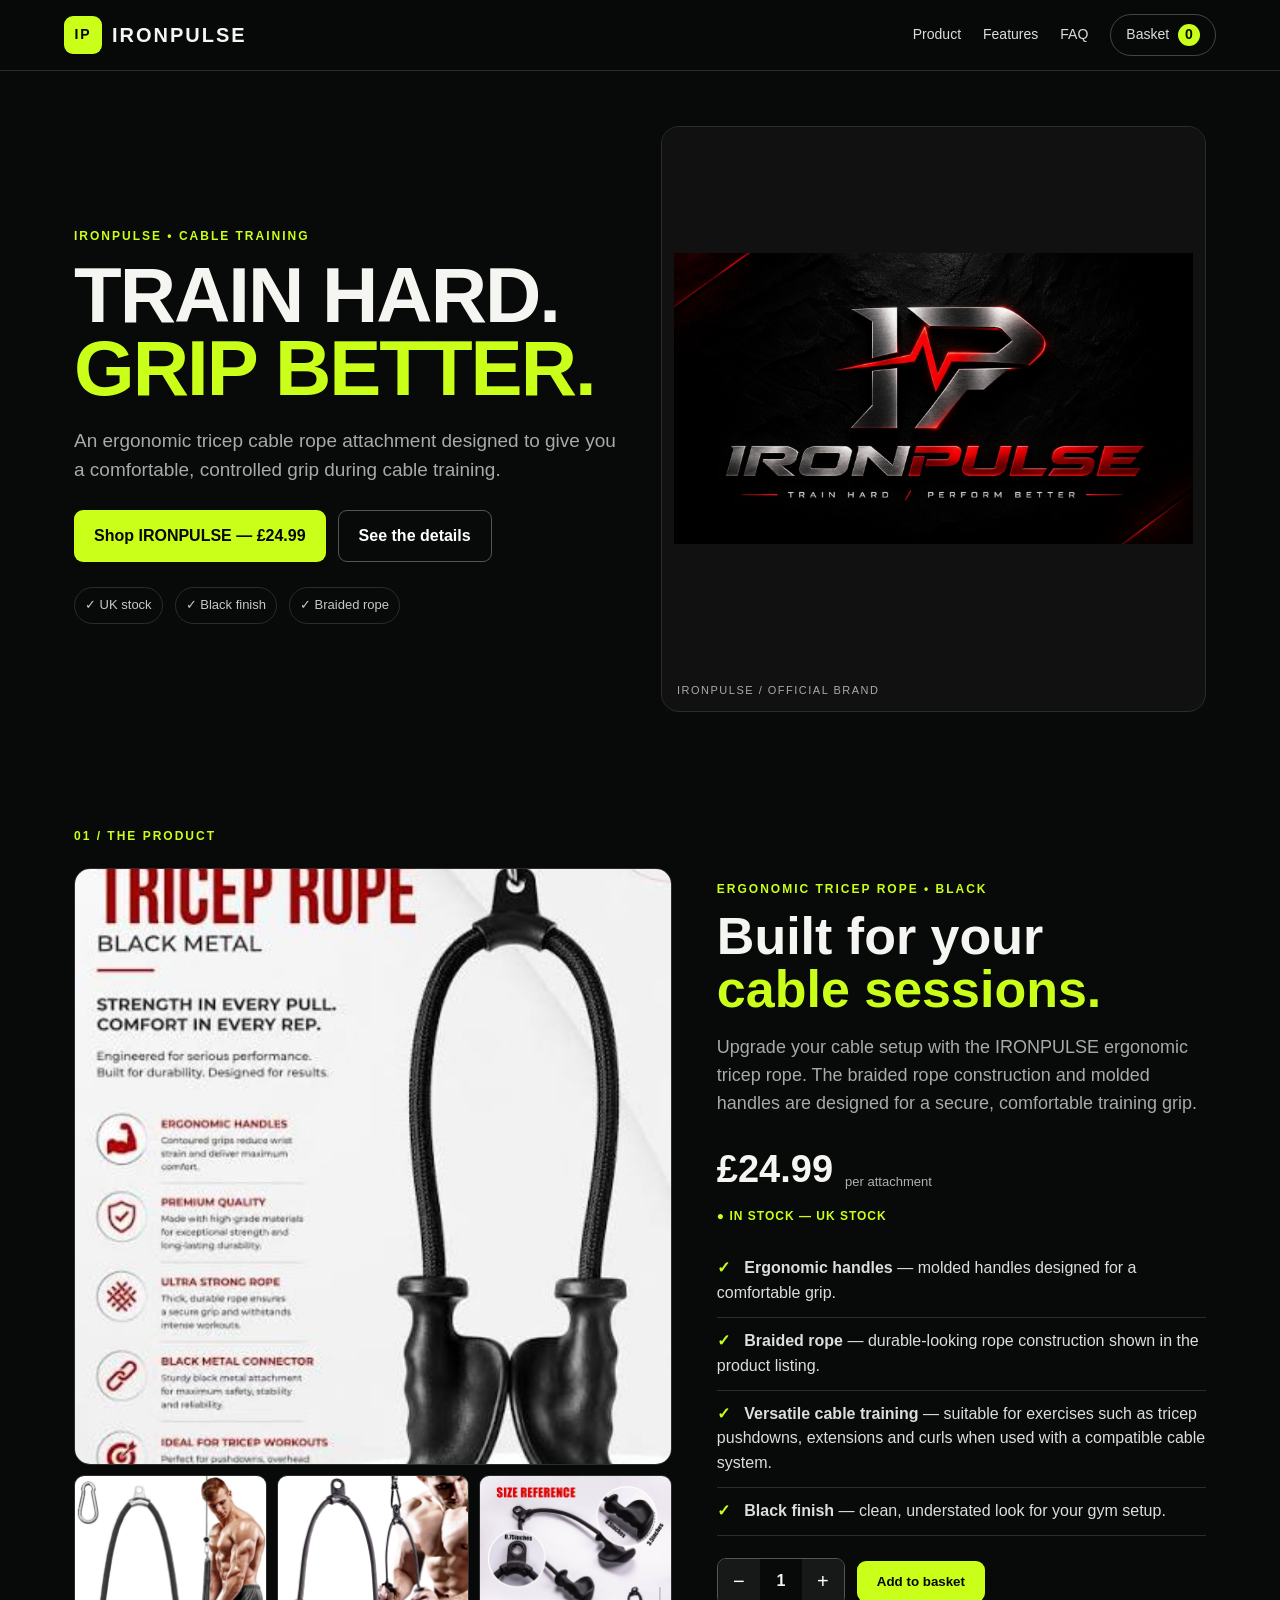
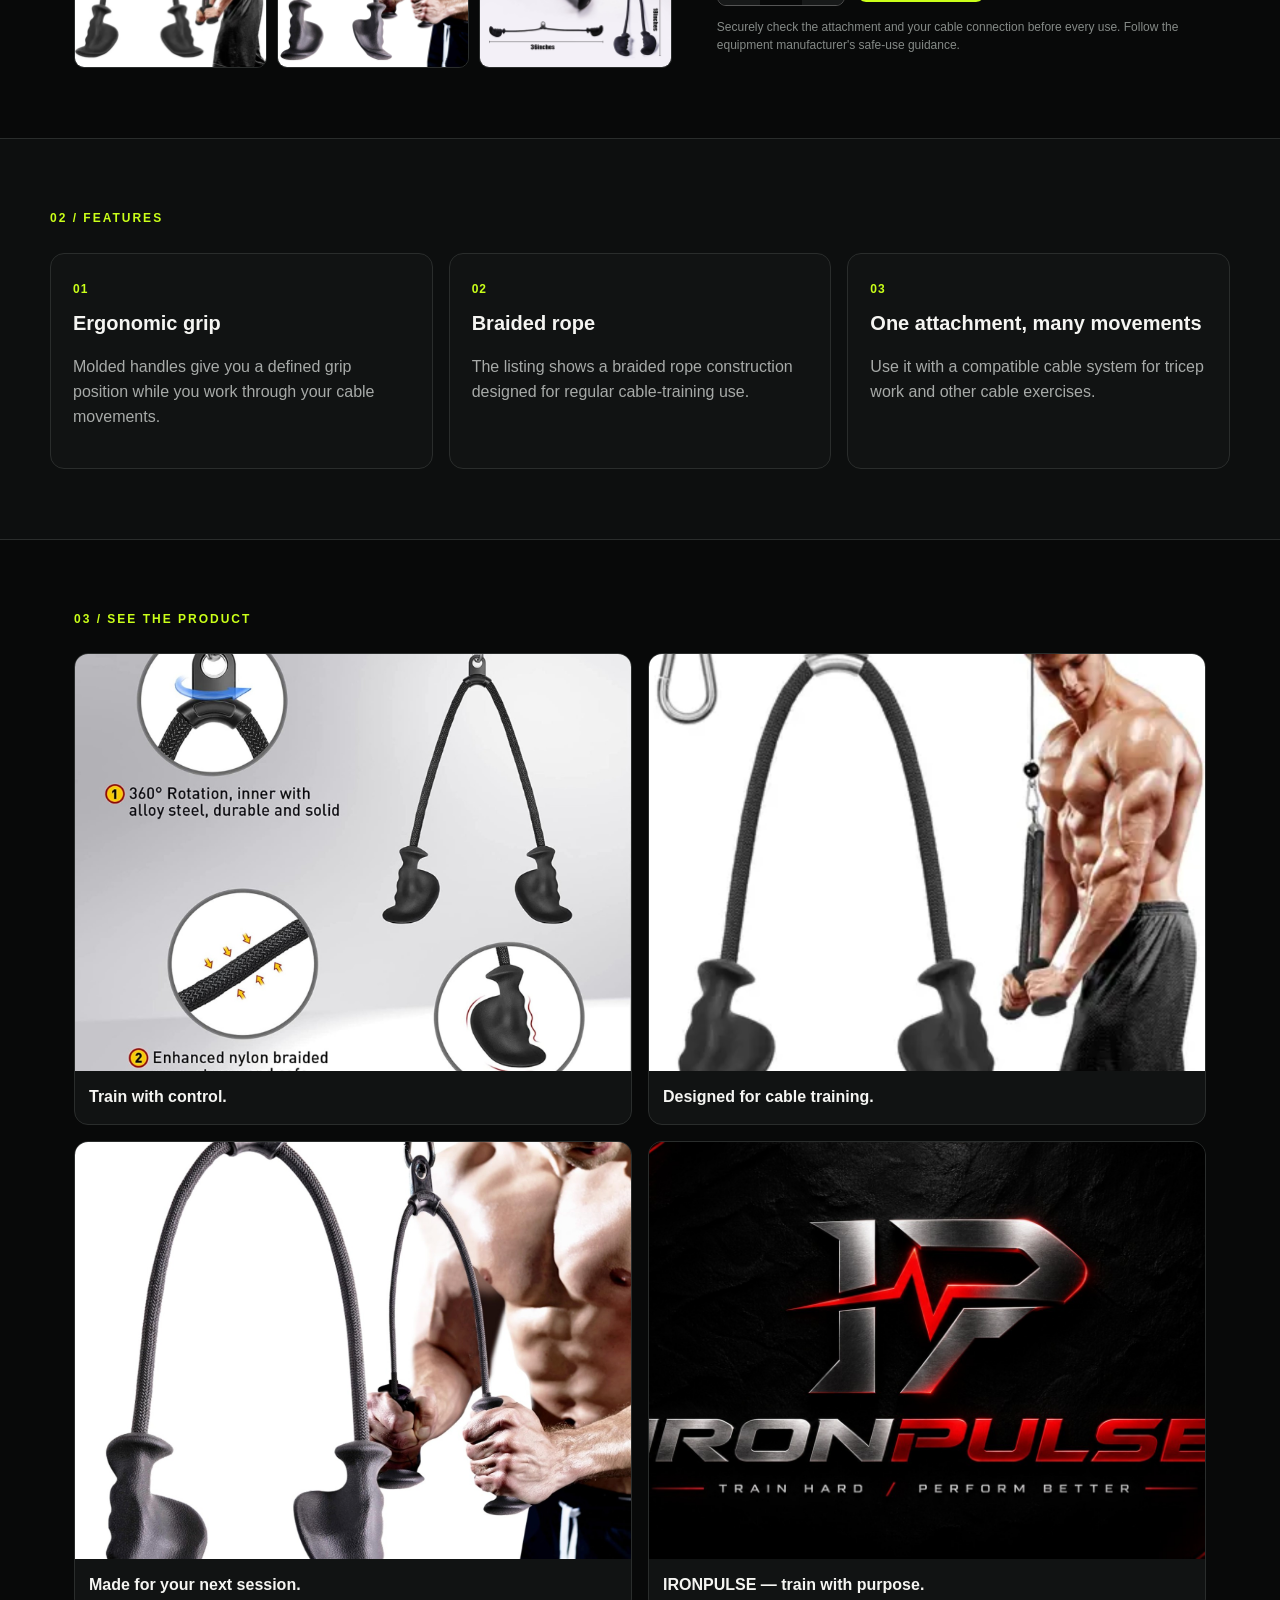
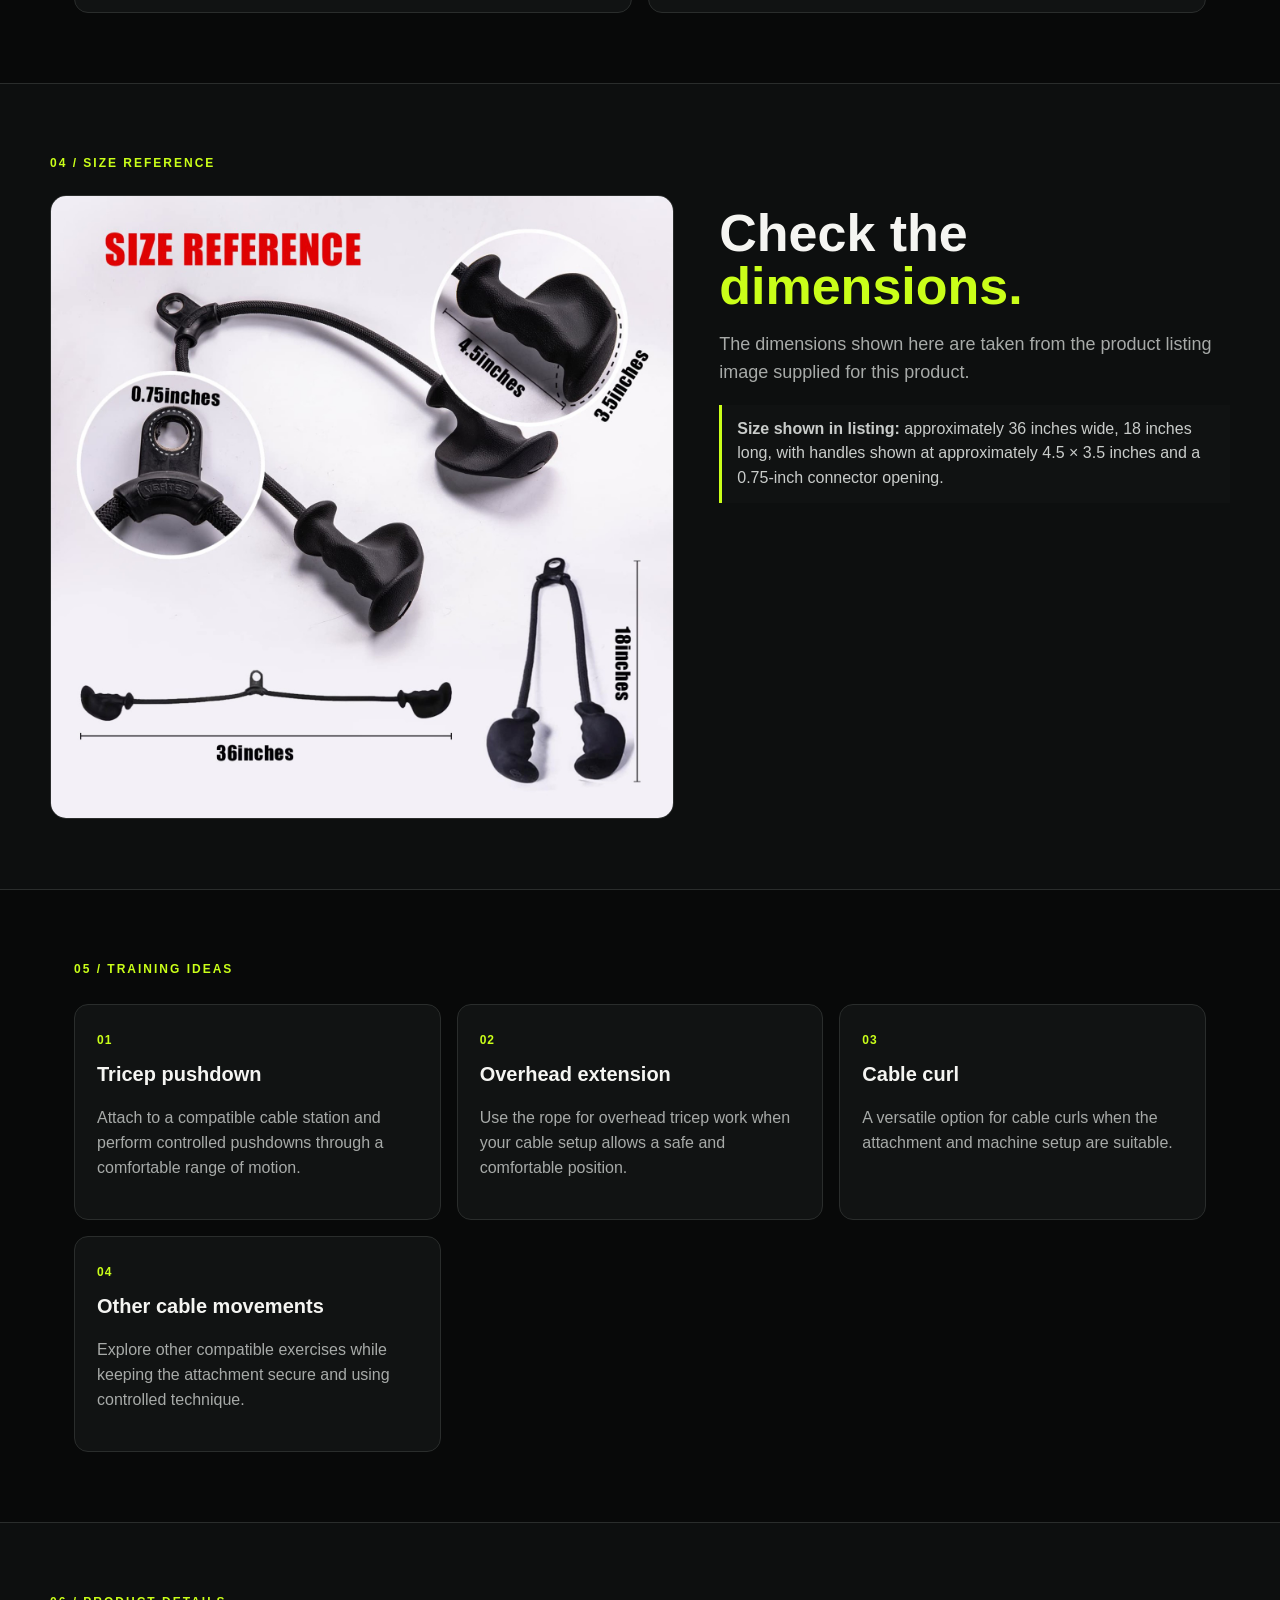
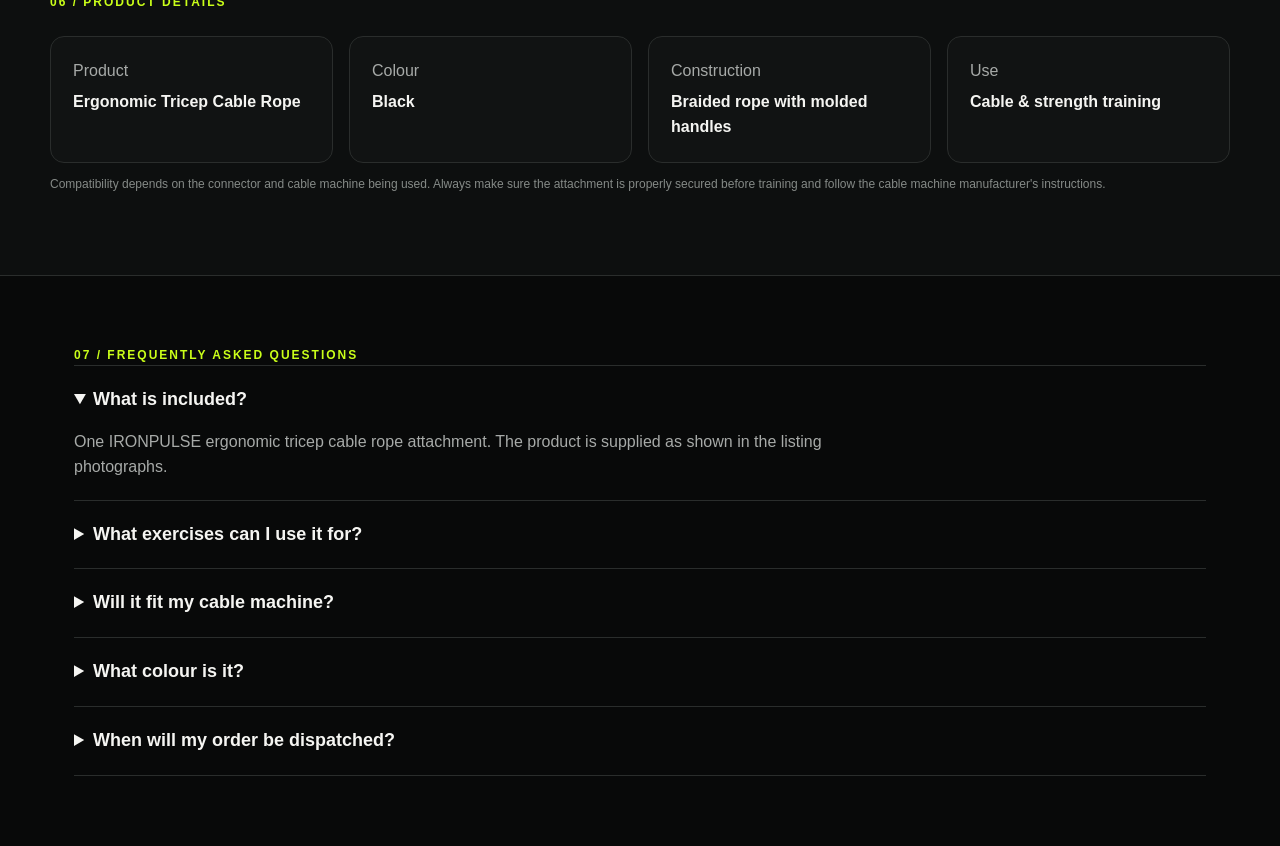
==== index.html @ b3297b0a "Refactor index.html for cleaner layout and styles Removed unused styles and improved image handling " ====
<!doctype html>
<html lang="en-GB">
<head>
  <meta charset="utf-8">
  <meta name="viewport" content="width=device-width, initial-scale=1">
  <meta name="description" content="IRONPULSE ergonomic tricep cable rope attachment. Black braided rope with molded ergonomic handles.">
  <title>IRONPULSE — Ergonomic Tricep Cable Rope</title>

  <style>
    :root{
      --bg:#080909;
      --panel:#111313;
      --text:#f5f5f2;
      --muted:#a7aaa8;
      --line:#2a2d2c;
      --accent:#caff19;
      --max:1180px;
    }

    *{box-sizing:border-box}

    html{scroll-behavior:smooth}

    body{
      margin:0;
      background:var(--bg);
      color:var(--text);
      font-family:Arial,Helvetica,sans-serif;
      line-height:1.55;
    }

    a{
      color:inherit;
      text-decoration:none;
    }

    img{
      display:block;
      max-width:100%;
      height:auto;
    }

    .site-header{
      position:sticky;
      top:0;
      z-index:20;
      background:rgba(8,9,9,.97);
      border-bottom:1px solid var(--line);
      padding:14px 5%;
      display:flex;
      align-items:center;
      justify-content:space-between;
      gap:20px;
    }

    .brand{
      display:flex;
      align-items:center;
      gap:10px;
      font-size:20px;
      font-weight:900;
      letter-spacing:2px;
    }

    .brand-mark{
      width:38px;
      height:38px;
      background:var(--accent);
      color:#050505;
      display:grid;
      place-items:center;
      border-radius:9px;
      font-size:14px;
    }

    .nav{
      display:flex;
      align-items:center;
      gap:22px;
      font-size:14px;
      color:#ddd;
    }

    .nav a:hover{
      color:var(--accent);
    }

    .nav-cart{
      border:1px solid #444;
      border-radius:30px;
      padding:9px 15px;
    }

    #cart-count{
      display:inline-grid;
      place-items:center;
      min-width:22px;
      height:22px;
      margin-left:5px;
      border-radius:50%;
      background:var(--accent);
      color:#080909;
      font-weight:800;
    }

    .hero{
      max-width:var(--max);
      margin:auto;
      padding:55px 24px 45px;
      display:grid;
      grid-template-columns:1fr 1fr;
      gap:42px;
      align-items:center;
    }

    .eyebrow,
    .section-label{
      font-size:12px;
      letter-spacing:2px;
      text-transform:uppercase;
      color:var(--accent);
      font-weight:800;
    }

    h1{
      font-size:clamp(42px,7vw,78px);
      line-height:.94;
      margin:14px 0 20px;
      letter-spacing:-2px;
    }

    h1 em,
    h2 em{
      font-style:normal;
      color:var(--accent);
    }

    .hero-text{
      font-size:19px;
      color:var(--muted);
      max-width:580px;
    }

    .hero-photo{
      border-radius:18px;
      overflow:hidden;
      border:1px solid var(--line);
      background:#111;
    }

    /* FULL LOGO VISIBLE — NO CROPPING */
    .hero-photo img{
      width:100%;
      aspect-ratio:1/1;
      object-fit:contain;
      padding:12px;
      background:#111;
    }

    .photo-tag{
      display:block;
      padding:12px 15px;
      font-size:11px;
      letter-spacing:1.5px;
      color:#aaa;
    }

    .hero-actions{
      display:flex;
      gap:12px;
      flex-wrap:wrap;
      margin:25px 0;
    }

    .btn{
      display:inline-flex;
      align-items:center;
      justify-content:center;
      border:0;
      border-radius:9px;
      padding:13px 20px;
      font-weight:800;
      cursor:pointer;
    }

    .btn-primary{
      background:var(--accent);
      color:#070807;
    }

    .btn-primary:hover{
      background:#dcff5b;
    }

    .btn-ghost{
      border:1px solid #555;
      color:#fff;
    }

    .trust-row{
      display:flex;
      flex-wrap:wrap;
      gap:12px;
      color:#c6c9c7;
      font-size:13px;
    }

    .trust-row span{
      border:1px solid var(--line);
      padding:7px 10px;
      border-radius:20px;
    }

    .section{
      max-width:var(--max);
      margin:auto;
      padding:70px 24px;
    }

    .dark-section{
      max-width:none;
      background:#0d0f0f;
      border-top:1px solid var(--line);
      border-bottom:1px solid var(--line);
    }

    .dark-section > *{
      max-width:var(--max);
      margin-left:auto;
      margin-right:auto;
    }

    .product-grid{
      display:grid;
      grid-template-columns:1.1fr .9fr;
      gap:45px;
      margin-top:22px;
    }

    .main-photo{
      border:1px solid var(--line);
      border-radius:16px;
      overflow:hidden;
      background:#111;
    }

    .main-photo img{
      width:100%;
      aspect-ratio:1/1;
      object-fit:cover;
    }

    .gallery{
      display:grid;
      grid-template-columns:repeat(3,1fr);
      gap:10px;
      margin-top:10px;
    }

    .gallery img{
      width:100%;
      aspect-ratio:1/1;
      object-fit:cover;
      border-radius:10px;
      border:1px solid var(--line);
    }

    h2{
      font-size:clamp(32px,5vw,52px);
      line-height:1.02;
      margin:12px 0 16px;
    }

    h3{
      margin:8px 0;
      font-size:20px;
    }

    .lead{
      font-size:18px;
      color:var(--muted);
    }

    .price-line{
      display:flex;
      align-items:end;
      gap:12px;
      margin:22px 0 6px;
    }

    .price{
      font-size:38px;
      font-weight:900;
    }

    .price-note{
      color:#aeb1ae;
      font-size:13px;
      margin-bottom:7px;
    }

    .stock{
      color:var(--accent);
      font-size:12px;
      font-weight:800;
      letter-spacing:1px;
      margin:8px 0 20px;
    }

    .check-list{
      padding:0;
      margin:20px 0;
      list-style:none;
    }

    .check-list li{
      padding:11px 0;
      border-bottom:1px solid var(--line);
      color:#ddd;
    }

    .check-list li:before{
      content:"✓";
      color:var(--accent);
      font-weight:900;
      margin-right:10px;
    }

    .buy-box{
      display:flex;
      gap:12px;
      align-items:center;
      margin-top:22px;
    }

    .qty{
      display:flex;
      align-items:center;
      border:1px solid #555;
      border-radius:9px;
      overflow:hidden;
    }

    .qty button{
      width:42px;
      height:46px;
      background:#171919;
      color:#fff;
      border:0;
      font-size:20px;
      cursor:pointer;
    }

    .qty span{
      min-width:42px;
      text-align:center;
      font-weight:800;
    }

    .small-note{
      font-size:12px;
      color:#858a87;
      margin-top:12px;
    }

    .feature-grid,
    .movement-grid,
    .photo-grid,
    .spec-grid{
      display:grid;
      grid-template-columns:repeat(3,1fr);
      gap:16px;
      margin-top:25px;
    }

    .feature-card,
    .movement-card,
    .spec-card{
      background:var(--panel);
      border:1px solid var(--line);
      border-radius:14px;
      padding:22px;
    }

    .feature-num,
    .movement-num{
      color:var(--accent);
      font-size:12px;
      font-weight:900;
      letter-spacing:1px;
    }

    .feature-card p,
    .movement-card p,
    .spec-card span{
      color:var(--muted);
    }

    .photo-grid{
      grid-template-columns:repeat(2,1fr);
    }

    .photo-card{
      margin:0;
      background:var(--panel);
      border:1px solid var(--line);
      border-radius:14px;
      overflow:hidden;
    }

    .photo-card img{
      width:100%;
      aspect-ratio:4/3;
      object-fit:cover;
    }

    .photo-card figcaption{
      padding:14px;
      font-weight:800;
    }

    .spec-grid{
      grid-template-columns:repeat(4,1fr);
    }

    .spec-card strong{
      display:block;
      margin-top:6px;
    }

    .notice{
      border-left:3px solid var(--accent);
      padding:12px 15px;
      background:#101212;
      color:#c9ccca;
    }

    .faq details{
      border-top:1px solid var(--line);
      padding:20px 0;
    }

    .faq details:last-child{
      border-bottom:1px solid var(--line);
    }

    .faq summary{
      cursor:pointer;
      font-size:18px;
      font-weight:800;
    }

    .faq p{
      color:var(--muted);
      max-width:800px;
      margin-bottom:0;
    }

    .cta{
      max-width:var(--max);
      margin:20px auto 70px;
      padding:38px 24px;
      border:1px solid var(--line);
      border-radius:18px;
      background:linear-gradient(135deg,#151717,#0c0d0d);
      display:flex;
      align-items:center;
      justify-content:space-between;
      gap:25px;
    }

    footer{
      border-top:1px solid var(--line);
      padding:35px 24px;
      color:#929794;
      text-align:center;
    }

    .footer-links{
      display:flex;
      justify-content:center;
      gap:18px;
      flex-wrap:wrap;
      margin:15px 0;
      font-size:13px;
    }

    @media(max-width:800px){

      .nav a:not(.nav-cart){
        display:none;
      }

      .hero,
      .product-grid{
        grid-template-columns:1fr;
      }

      .hero{
        padding-top:35px;
      }

      .feature-grid,
      .movement-grid,
      .spec-grid{
        grid-template-columns:1fr 1fr;
      }

      .photo-grid{
        grid-template-columns:1fr;
      }

      .cta{
        margin-left:24px;
        margin-right:24px;
        display:block;
      }

      .cta .btn{
        margin-top:20px;
        width:100%;
      }
    }

    @media(max-width:520px){

      .feature-grid,
      .movement-grid,
      .spec-grid{
        grid-template-columns:1fr;
      }

      .hero,
      .section{
        padding-left:18px;
        padding-right:18px;
      }

      h1{
        font-size:47px;
      }

      .buy-box{
        flex-wrap:wrap;
      }

      .buy-btn{
        width:100%;
      }
    }
  </style>
</head>

<body>

<header class="site-header">

  <a class="brand" href="index.html" aria-label="IRONPULSE home">
    <span class="brand-mark">IP</span>
    <span>IRONPULSE</span>
  </a>

  <nav class="nav" aria-label="Main navigation">
    <a href="#product">Product</a>
    <a href="#features">Features</a>
    <a href="#faq">FAQ</a>

    <a class="nav-cart" href="checkout.html">
      Basket <span id="cart-count">0</span>
    </a>
  </nav>

</header>


<main>

  <!-- HERO -->

  <section class="hero">

    <div>

      <p class="eyebrow">
        IRONPULSE • CABLE TRAINING
      </p>

      <h1>
        TRAIN HARD.<br>
        <em>GRIP BETTER.</em>
      </h1>

      <p class="hero-text">
        An ergonomic tricep cable rope attachment designed to give you a comfortable, controlled grip during cable training.
      </p>

      <div class="hero-actions">

        <a class="btn btn-primary" href="#product">
          Shop IRONPULSE — £24.99
        </a>

        <a class="btn btn-ghost" href="#features">
          See the details
        </a>

      </div>

      <div class="trust-row">
        <span>✓ UK stock</span>
        <span>✓ Black finish</span>
        <span>✓ Braided rope</span>
      </div>

    </div>


    <!-- FIRST IMAGE = YOUR COMPANY LOGO -->

    <div class="hero-photo">

      <img
        src="assets/ironpulse-brand.jpg"
        alt="IRONPULSE company logo and brand image"
      >

      <span class="photo-tag">
        IRONPULSE / OFFICIAL BRAND
      </span>

    </div>

  </section>


  <!-- PRODUCT -->

  <section id="product" class="section">

    <div class="section-label">
      01 / THE PRODUCT
    </div>

    <div class="product-grid">

      <div>

        <div class="main-photo">

          <img
            src="assets/product-features.jpg"
            alt="IRONPULSE ergonomic tricep rope attachment showing product features"
          >

        </div>

        <div class="gallery">

          <img
            src="assets/product-action-2.webp"
            alt="IRONPULSE cable rope attachment being used during training"
          >

          <img
            src="assets/product-training.jpg"
            alt="IRONPULSE cable rope attachment in a gym training setup"
          >

          <img
            src="assets/product-size.jpg"
            alt="IRONPULSE cable rope attachment size reference"
          >

        </div>

      </div>


      <div>

        <p class="eyebrow">
          ERGONOMIC TRICEP ROPE • BLACK
        </p>

        <h2>
          Built for your<br>
          <em>cable sessions.</em>
        </h2>

        <p class="lead">
          Upgrade your cable setup with the IRONPULSE ergonomic tricep rope. The braided rope construction and molded handles are designed for a secure, comfortable training grip.
        </p>

        <div class="price-line">
          <span class="price">£24.99</span>
          <span class="price-note">per attachment</span>
        </div>

        <div class="stock">
          ● IN STOCK — UK STOCK
        </div>

        <ul class="check-list">

          <li>
            <strong>Ergonomic handles</strong>
            — molded handles designed for a comfortable grip.
          </li>

          <li>
            <strong>Braided rope</strong>
            — durable-looking rope construction shown in the product listing.
          </li>

          <li>
            <strong>Versatile cable training</strong>
            — suitable for exercises such as tricep pushdowns, extensions and curls when used with a compatible cable system.
          </li>

          <li>
            <strong>Black finish</strong>
            — clean, understated look for your gym setup.
          </li>

        </ul>


        <div class="buy-box">

          <div class="qty">

            <button
              type="button"
              data-qty="-1"
              aria-label="Decrease quantity"
            >
              −
            </button>

            <span id="qty-value">1</span>

            <button
              type="button"
              data-qty="1"
              aria-label="Increase quantity"
            >
              +
            </button>

          </div>

          <button
            class="btn btn-primary buy-btn"
            id="add-to-cart"
            type="button"
          >
            Add to basket
          </button>

        </div>

        <p class="small-note">
          Securely check the attachment and your cable connection before every use. Follow the equipment manufacturer's safe-use guidance.
        </p>

      </div>

    </div>

  </section>


  <!-- FEATURES -->

  <section id="features" class="section dark-section">

    <div>

      <div class="section-label">
        02 / FEATURES
      </div>

      <div class="feature-grid">

        <article class="feature-card">

          <span class="feature-num">01</span>

          <h3>
            Ergonomic grip
          </h3>

          <p>
            Molded handles give you a defined grip position while you work through your cable movements.
          </p>

        </article>


        <article class="feature-card">

          <span class="feature-num">02</span>

          <h3>
            Braided rope
          </h3>

          <p>
            The listing shows a braided rope construction designed for regular cable-training use.
          </p>

        </article>


        <article class="feature-card">

          <span class="feature-num">03</span>

          <h3>
            One attachment, many movements
          </h3>

          <p>
            Use it with a compatible cable system for tricep work and other cable exercises.
          </p>

        </article>

      </div>

    </div>

  </section>


  <!-- PRODUCT PHOTOS -->

  <section class="section">

    <div class="section-label">
      03 / SEE THE PRODUCT
    </div>

    <div class="photo-grid">

      <figure class="photo-card">

        <img
          src="assets/product-action.png"
          alt="IRONPULSE cable rope attachment being used for a cable exercise"
        >

        <figcaption>
          Train with control.
        </figcaption>

      </figure>


      <figure class="photo-card">

        <img
          src="assets/product-action-2.webp"
          alt="IRONPULSE cable rope attachment in use"
        >

        <figcaption>
          Designed for cable training.
        </figcaption>

      </figure>


      <figure class="photo-card">

        <img
          src="assets/product-training.jpg"
          alt="IRONPULSE cable rope attachment used during gym training"
        >

        <figcaption>
          Made for your next session.
        </figcaption>

      </figure>


      <figure class="photo-card">

        <img
          src="assets/ironpulse-brand.jpg"
          alt="IRONPULSE brand product image"
        >

        <figcaption>
          IRONPULSE — train with purpose.
        </figcaption>

      </figure>

    </div>

  </section>


  <!-- SIZE -->

  <section class="section dark-section">

    <div>

      <div class="section-label">
        04 / SIZE REFERENCE
      </div>

      <div class="product-grid">

        <div class="main-photo">

          <img
            src="assets/product-size.jpg"
            alt="IRONPULSE product size reference showing dimensions"
          >

        </div>


        <div>

          <h2>
            Check the <em>dimensions.</em>
          </h2>

          <p class="lead">
            The dimensions shown here are taken from the product listing image supplied for this product.
          </p>

          <p class="notice">

            <strong>Size shown in listing:</strong>
            approximately 36 inches wide, 18 inches long, with handles shown at approximately 4.5 × 3.5 inches and a 0.75-inch connector opening.

          </p>

        </div>

      </div>

    </div>

  </section>


  <!-- TRAINING IDEAS -->

  <section class="section">

    <div class="section-label">
      05 / TRAINING IDEAS
    </div>

    <div class="movement-grid">

      <article class="movement-card">

        <span class="movement-num">01</span>

        <h3>
          Tricep pushdown
        </h3>

        <p>
          Attach to a compatible cable station and perform controlled pushdowns through a comfortable range of motion.
        </p>

      </article>


      <article class="movement-card">

        <span class="movement-num">02</span>

        <h3>
          Overhead extension
        </h3>

        <p>
          Use the rope for overhead tricep work when your cable setup allows a safe and comfortable position.
        </p>

      </article>


      <article class="movement-card">

        <span class="movement-num">03</span>

        <h3>
          Cable curl
        </h3>

        <p>
          A versatile option for cable curls when the attachment and machine setup are suitable.
        </p>

      </article>


      <article class="movement-card">

        <span class="movement-num">04</span>

        <h3>
          Other cable movements
        </h3>

        <p>
          Explore other compatible exercises while keeping the attachment secure and using controlled technique.
        </p>

      </article>

    </div>

  </section>


  <!-- PRODUCT DETAILS -->

  <section class="section dark-section">

    <div>

      <div class="section-label">
        06 / PRODUCT DETAILS
      </div>

      <div class="spec-grid">

        <div class="spec-card">
          <span>Product</span>
          <strong>Ergonomic Tricep Cable Rope</strong>
        </div>

        <div class="spec-card">
          <span>Colour</span>
          <strong>Black</strong>
        </div>

        <div class="spec-card">
          <span>Construction</span>
          <strong>Braided rope with molded handles</strong>
        </div>

        <div class="spec-card">
          <span>Use</span>
          <strong>Cable & strength training</strong>
        </div>

      </div>

      <p class="small-note">
        Compatibility depends on the connector and cable machine being used. Always make sure the attachment is properly secured before training and follow the cable machine manufacturer's instructions.
      </p>

    </div>

  </section>


  <!-- FAQ -->

  <section id="faq" class="section faq">

    <div class="section-label">
      07 / FREQUENTLY ASKED QUESTIONS
    </div>


    <details open>

      <summary>
        What is included?
      </summary>

      <p>
        One IRONPULSE ergonomic tricep cable rope attachment. The product is supplied as shown in the listing photographs.
      </p>

    </details>


    <details>

      <summary>
        What exercises can I use it for?
      </summary>

      <p>
        It can be used for compatible cable exercises including tricep pushdowns, overhead extensions and cable curls. Other movements may also be possible depending on your cable machine and setup.
      </p>

    </details>


    <details>

      <summary>
        Will it fit my cable machine?
      </summary>

      <p>
        Compatibility depends on the connector and cable system. Check your machine's attachment point and make sure the connection is secure before use.
      </p>

    </details>


    <details>

      <summary>
        What colour is it?
      </summary>

      <p>
        Black, as shown in the product photographs.
      </p>

    </details>


    <details>

      <summary>
        When will my order be dispatched?
      </summary>

      <p>
        Orders are supplied from UK stock. Dispatch and delivery time depend on the delivery service and destination. Please check the
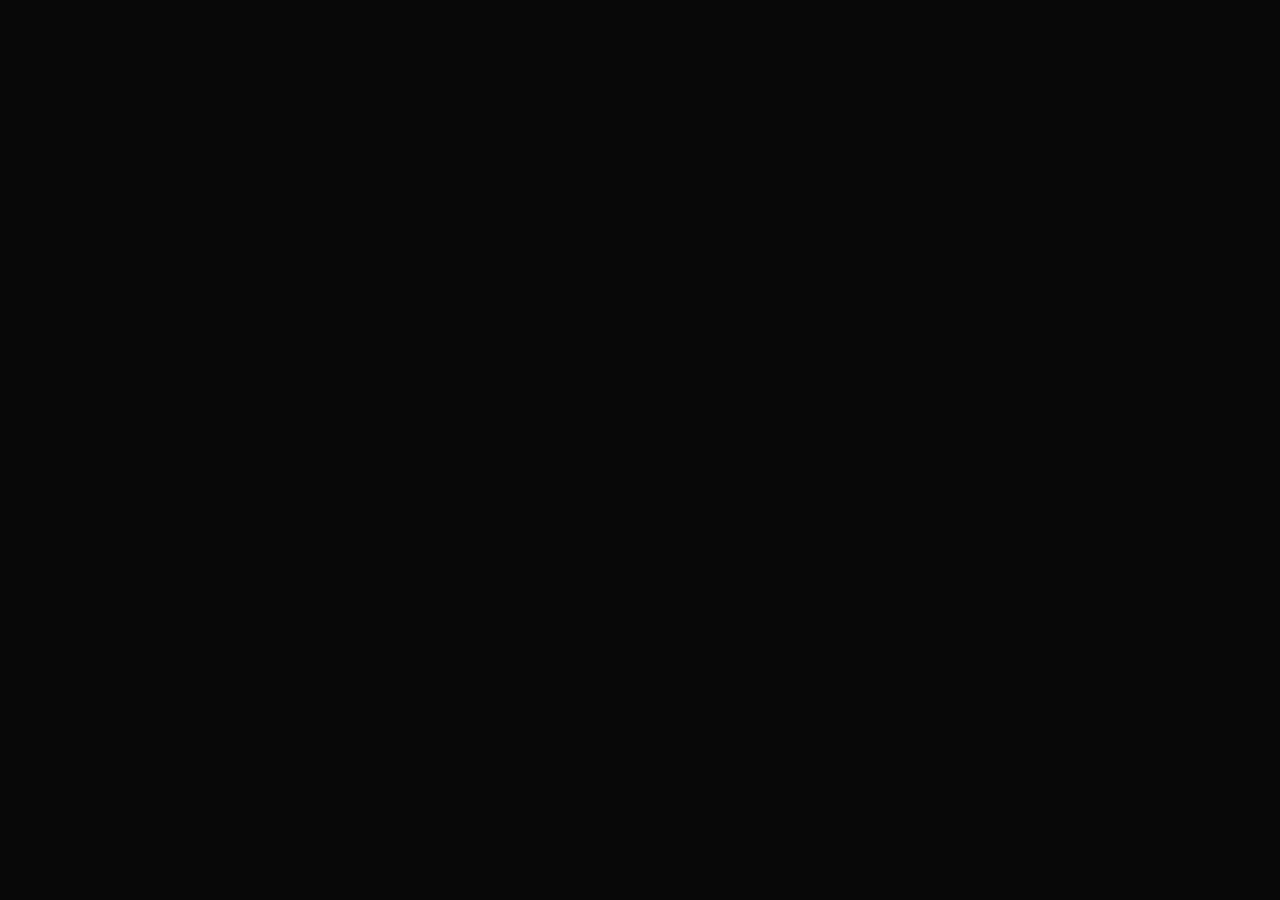
==== commit eb63bbcb: "Refactor index.html for layout and design updates Updated HTML structure and styling for improved la" ====
--- a/index.html
+++ b/index.html
@@ -1,1139 +1,247 @@
-<!doctype html>
-<html lang="en-GB">
+<!DOCTYPE html>
+<html lang="en">
 <head>
-  <meta charset="utf-8">
-  <meta name="viewport" content="width=device-width, initial-scale=1">
-  <meta name="description" content="IRONPULSE ergonomic tricep cable rope attachment. Black braided rope with molded ergonomic handles.">
-  <title>IRONPULSE — Ergonomic Tricep Cable Rope</title>
+  <meta charset="UTF-8">
+  <meta name="viewport" content="width=device-width, initial-scale=1.0">
+  <title>IRONPULSE | Premium Fitness Equipment</title>
 
   <style>
-    :root{
-      --bg:#080909;
-      --panel:#111313;
-      --text:#f5f5f2;
-      --muted:#a7aaa8;
-      --line:#2a2d2c;
-      --accent:#caff19;
-      --max:1180px;
-    }
-
-    *{box-sizing:border-box}
-
-    html{scroll-behavior:smooth}
-
-    body{
-      margin:0;
-      background:var(--bg);
-      color:var(--text);
-      font-family:Arial,Helvetica,sans-serif;
-      line-height:1.55;
-    }
-
-    a{
-      color:inherit;
-      text-decoration:none;
-    }
-
-    img{
-      display:block;
-      max-width:100%;
-      height:auto;
-    }
-
-    .site-header{
-      position:sticky;
-      top:0;
-      z-index:20;
-      background:rgba(8,9,9,.97);
-      border-bottom:1px solid var(--line);
-      padding:14px 5%;
-      display:flex;
-      align-items:center;
-      justify-content:space-between;
-      gap:20px;
-    }
-
-    .brand{
-      display:flex;
-      align-items:center;
-      gap:10px;
-      font-size:20px;
-      font-weight:900;
-      letter-spacing:2px;
-    }
-
-    .brand-mark{
-      width:38px;
-      height:38px;
-      background:var(--accent);
-      color:#050505;
-      display:grid;
-      place-items:center;
-      border-radius:9px;
-      font-size:14px;
-    }
-
-    .nav{
-      display:flex;
-      align-items:center;
-      gap:22px;
-      font-size:14px;
-      color:#ddd;
-    }
-
-    .nav a:hover{
-      color:var(--accent);
-    }
-
-    .nav-cart{
-      border:1px solid #444;
-      border-radius:30px;
-      padding:9px 15px;
-    }
-
-    #cart-count{
-      display:inline-grid;
-      place-items:center;
-      min-width:22px;
-      height:22px;
-      margin-left:5px;
-      border-radius:50%;
-      background:var(--accent);
-      color:#080909;
-      font-weight:800;
-    }
-
-    .hero{
-      max-width:var(--max);
-      margin:auto;
-      padding:55px 24px 45px;
-      display:grid;
-      grid-template-columns:1fr 1fr;
-      gap:42px;
-      align-items:center;
-    }
-
-    .eyebrow,
-    .section-label{
-      font-size:12px;
-      letter-spacing:2px;
-      text-transform:uppercase;
-      color:var(--accent);
-      font-weight:800;
-    }
-
-    h1{
-      font-size:clamp(42px,7vw,78px);
-      line-height:.94;
-      margin:14px 0 20px;
-      letter-spacing:-2px;
-    }
-
-    h1 em,
-    h2 em{
-      font-style:normal;
-      color:var(--accent);
-    }
-
-    .hero-text{
-      font-size:19px;
-      color:var(--muted);
-      max-width:580px;
-    }
-
-    .hero-photo{
-      border-radius:18px;
-      overflow:hidden;
-      border:1px solid var(--line);
-      background:#111;
-    }
-
-    /* FULL LOGO VISIBLE — NO CROPPING */
-    .hero-photo img{
-      width:100%;
-      aspect-ratio:1/1;
-      object-fit:contain;
-      padding:12px;
-      background:#111;
-    }
-
-    .photo-tag{
-      display:block;
-      padding:12px 15px;
-      font-size:11px;
-      letter-spacing:1.5px;
-      color:#aaa;
-    }
-
-    .hero-actions{
-      display:flex;
-      gap:12px;
-      flex-wrap:wrap;
-      margin:25px 0;
-    }
-
-    .btn{
-      display:inline-flex;
-      align-items:center;
-      justify-content:center;
-      border:0;
-      border-radius:9px;
-      padding:13px 20px;
-      font-weight:800;
-      cursor:pointer;
-    }
-
-    .btn-primary{
-      background:var(--accent);
-      color:#070807;
-    }
-
-    .btn-primary:hover{
-      background:#dcff5b;
-    }
-
-    .btn-ghost{
-      border:1px solid #555;
-      color:#fff;
-    }
-
-    .trust-row{
-      display:flex;
-      flex-wrap:wrap;
-      gap:12px;
-      color:#c6c9c7;
-      font-size:13px;
-    }
-
-    .trust-row span{
-      border:1px solid var(--line);
-      padding:7px 10px;
-      border-radius:20px;
-    }
-
-    .section{
-      max-width:var(--max);
-      margin:auto;
-      padding:70px 24px;
-    }
-
-    .dark-section{
-      max-width:none;
-      background:#0d0f0f;
-      border-top:1px solid var(--line);
-      border-bottom:1px solid var(--line);
-    }
-
-    .dark-section > *{
-      max-width:var(--max);
-      margin-left:auto;
-      margin-right:auto;
-    }
-
-    .product-grid{
-      display:grid;
-      grid-template-columns:1.1fr .9fr;
-      gap:45px;
-      margin-top:22px;
-    }
-
-    .main-photo{
-      border:1px solid var(--line);
-      border-radius:16px;
-      overflow:hidden;
-      background:#111;
-    }
-
-    .main-photo img{
-      width:100%;
-      aspect-ratio:1/1;
-      object-fit:cover;
-    }
-
-    .gallery{
-      display:grid;
-      grid-template-columns:repeat(3,1fr);
-      gap:10px;
-      margin-top:10px;
-    }
-
-    .gallery img{
-      width:100%;
-      aspect-ratio:1/1;
-      object-fit:cover;
-      border-radius:10px;
-      border:1px solid var(--line);
-    }
-
-    h2{
-      font-size:clamp(32px,5vw,52px);
-      line-height:1.02;
-      margin:12px 0 16px;
-    }
-
-    h3{
-      margin:8px 0;
-      font-size:20px;
-    }
-
-    .lead{
-      font-size:18px;
-      color:var(--muted);
-    }
-
-    .price-line{
-      display:flex;
-      align-items:end;
-      gap:12px;
-      margin:22px 0 6px;
-    }
-
-    .price{
-      font-size:38px;
-      font-weight:900;
-    }
-
-    .price-note{
-      color:#aeb1ae;
-      font-size:13px;
-      margin-bottom:7px;
-    }
-
-    .stock{
-      color:var(--accent);
-      font-size:12px;
-      font-weight:800;
-      letter-spacing:1px;
-      margin:8px 0 20px;
-    }
-
-    .check-list{
-      padding:0;
-      margin:20px 0;
-      list-style:none;
-    }
-
-    .check-list li{
-      padding:11px 0;
-      border-bottom:1px solid var(--line);
-      color:#ddd;
-    }
-
-    .check-list li:before{
-      content:"✓";
-      color:var(--accent);
-      font-weight:900;
-      margin-right:10px;
-    }
-
-    .buy-box{
-      display:flex;
-      gap:12px;
-      align-items:center;
-      margin-top:22px;
-    }
-
-    .qty{
-      display:flex;
-      align-items:center;
-      border:1px solid #555;
-      border-radius:9px;
-      overflow:hidden;
-    }
-
-    .qty button{
-      width:42px;
-      height:46px;
-      background:#171919;
-      color:#fff;
-      border:0;
-      font-size:20px;
-      cursor:pointer;
-    }
-
-    .qty span{
-      min-width:42px;
-      text-align:center;
-      font-weight:800;
-    }
-
-    .small-note{
-      font-size:12px;
-      color:#858a87;
-      margin-top:12px;
-    }
-
-    .feature-grid,
-    .movement-grid,
-    .photo-grid,
-    .spec-grid{
-      display:grid;
-      grid-template-columns:repeat(3,1fr);
-      gap:16px;
-      margin-top:25px;
-    }
-
-    .feature-card,
-    .movement-card,
-    .spec-card{
-      background:var(--panel);
-      border:1px solid var(--line);
-      border-radius:14px;
-      padding:22px;
-    }
-
-    .feature-num,
-    .movement-num{
-      color:var(--accent);
-      font-size:12px;
-      font-weight:900;
-      letter-spacing:1px;
-    }
-
-    .feature-card p,
-    .movement-card p,
-    .spec-card span{
-      color:var(--muted);
-    }
-
-    .photo-grid{
-      grid-template-columns:repeat(2,1fr);
-    }
-
-    .photo-card{
-      margin:0;
-      background:var(--panel);
-      border:1px solid var(--line);
-      border-radius:14px;
-      overflow:hidden;
-    }
-
-    .photo-card img{
-      width:100%;
-      aspect-ratio:4/3;
-      object-fit:cover;
-    }
-
-    .photo-card figcaption{
-      padding:14px;
-      font-weight:800;
-    }
-
-    .spec-grid{
-      grid-template-columns:repeat(4,1fr);
-    }
-
-    .spec-card strong{
-      display:block;
-      margin-top:6px;
-    }
-
-    .notice{
-      border-left:3px solid var(--accent);
-      padding:12px 15px;
-      background:#101212;
-      color:#c9ccca;
-    }
-
-    .faq details{
-      border-top:1px solid var(--line);
-      padding:20px 0;
-    }
-
-    .faq details:last-child{
-      border-bottom:1px solid var(--line);
-    }
-
-    .faq summary{
-      cursor:pointer;
-      font-size:18px;
-      font-weight:800;
-    }
-
-    .faq p{
-      color:var(--muted);
-      max-width:800px;
-      margin-bottom:0;
-    }
-
-    .cta{
-      max-width:var(--max);
-      margin:20px auto 70px;
-      padding:38px 24px;
-      border:1px solid var(--line);
-      border-radius:18px;
-      background:linear-gradient(135deg,#151717,#0c0d0d);
-      display:flex;
-      align-items:center;
-      justify-content:space-between;
-      gap:25px;
-    }
-
-    footer{
-      border-top:1px solid var(--line);
-      padding:35px 24px;
-      color:#929794;
-      text-align:center;
-    }
-
-    .footer-links{
-      display:flex;
-      justify-content:center;
-      gap:18px;
-      flex-wrap:wrap;
-      margin:15px 0;
-      font-size:13px;
-    }
-
-    @media(max-width:800px){
-
-      .nav a:not(.nav-cart){
-        display:none;
-      }
-
-      .hero,
-      .product-grid{
-        grid-template-columns:1fr;
-      }
-
-      .hero{
-        padding-top:35px;
-      }
-
-      .feature-grid,
-      .movement-grid,
-      .spec-grid{
-        grid-template-columns:1fr 1fr;
-      }
-
-      .photo-grid{
-        grid-template-columns:1fr;
-      }
-
-      .cta{
-        margin-left:24px;
-        margin-right:24px;
-        display:block;
-      }
-
-      .cta .btn{
-        margin-top:20px;
-        width:100%;
-      }
-    }
-
-    @media(max-width:520px){
-
-      .feature-grid,
-      .movement-grid,
-      .spec-grid{
-        grid-template-columns:1fr;
-      }
-
-      .hero,
-      .section{
-        padding-left:18px;
-        padding-right:18px;
-      }
-
-      h1{
-        font-size:47px;
-      }
-
-      .buy-box{
-        flex-wrap:wrap;
-      }
-
-      .buy-btn{
-        width:100%;
-      }
-    }
-  </style>
-</head>
-
-<body>
-
-<header class="site-header">
-
-  <a class="brand" href="index.html" aria-label="IRONPULSE home">
-    <span class="brand-mark">IP</span>
-    <span>IRONPULSE</span>
-  </a>
-
-  <nav class="nav" aria-label="Main navigation">
-    <a href="#product">Product</a>
-    <a href="#features">Features</a>
-    <a href="#faq">FAQ</a>
-
-    <a class="nav-cart" href="checkout.html">
-      Basket <span id="cart-count">0</span>
-    </a>
-  </nav>
-
-</header>
-
-
-<main>
-
-  <!-- HERO -->
-
-  <section class="hero">
-
-    <div>
-
-      <p class="eyebrow">
-        IRONPULSE • CABLE TRAINING
-      </p>
-
-      <h1>
-        TRAIN HARD.<br>
-        <em>GRIP BETTER.</em>
-      </h1>
-
-      <p class="hero-text">
-        An ergonomic tricep cable rope attachment designed to give you a comfortable, controlled grip during cable training.
-      </p>
-
-      <div class="hero-actions">
-
-        <a class="btn btn-primary" href="#product">
-          Shop IRONPULSE — £24.99
-        </a>
-
-        <a class="btn btn-ghost" href="#features">
-          See the details
-        </a>
-
-      </div>
-
-      <div class="trust-row">
-        <span>✓ UK stock</span>
-        <span>✓ Black finish</span>
-        <span>✓ Braided rope</span>
-      </div>
-
-    </div>
-
-
-    <!-- FIRST IMAGE = YOUR COMPANY LOGO -->
-
-    <div class="hero-photo">
-
-      <img
-        src="assets/ironpulse-brand.jpg"
-        alt="IRONPULSE company logo and brand image"
-      >
-
-      <span class="photo-tag">
-        IRONPULSE / OFFICIAL BRAND
-      </span>
-
-    </div>
-
-  </section>
-
-
-  <!-- PRODUCT -->
-
-  <section id="product" class="section">
-
-    <div class="section-label">
-      01 / THE PRODUCT
-    </div>
-
-    <div class="product-grid">
-
-      <div>
-
-        <div class="main-photo">
-
-          <img
-            src="assets/product-features.jpg"
-            alt="IRONPULSE ergonomic tricep rope attachment showing product features"
-          >
-
-        </div>
-
-        <div class="gallery">
-
-          <img
-            src="assets/product-action-2.webp"
-            alt="IRONPULSE cable rope attachment being used during training"
-          >
-
-          <img
-            src="assets/product-training.jpg"
-            alt="IRONPULSE cable rope attachment in a gym training setup"
-          >
-
-          <img
-            src="assets/product-size.jpg"
-            alt="IRONPULSE cable rope attachment size reference"
-          >
-
-        </div>
-
-      </div>
-
-
-      <div>
-
-        <p class="eyebrow">
-          ERGONOMIC TRICEP ROPE • BLACK
-        </p>
-
-        <h2>
-          Built for your<br>
-          <em>cable sessions.</em>
-        </h2>
-
-        <p class="lead">
-          Upgrade your cable setup with the IRONPULSE ergonomic tricep rope. The braided rope construction and molded handles are designed for a secure, comfortable training grip.
-        </p>
-
-        <div class="price-line">
-          <span class="price">£24.99</span>
-          <span class="price-note">per attachment</span>
-        </div>
-
-        <div class="stock">
-          ● IN STOCK — UK STOCK
-        </div>
-
-        <ul class="check-list">
-
-          <li>
-            <strong>Ergonomic handles</strong>
-            — molded handles designed for a comfortable grip.
-          </li>
-
-          <li>
-            <strong>Braided rope</strong>
-            — durable-looking rope construction shown in the product listing.
-          </li>
-
-          <li>
-            <strong>Versatile cable training</strong>
-            — suitable for exercises such as tricep pushdowns, extensions and curls when used with a compatible cable system.
-          </li>
-
-          <li>
-            <strong>Black finish</strong>
-            — clean, understated look for your gym setup.
-          </li>
-
-        </ul>
-
-
-        <div class="buy-box">
-
-          <div class="qty">
-
-            <button
-              type="button"
-              data-qty="-1"
-              aria-label="Decrease quantity"
-            >
-              −
-            </button>
-
-            <span id="qty-value">1</span>
-
-            <button
-              type="button"
-              data-qty="1"
-              aria-label="Increase quantity"
-            >
-              +
-            </button>
-
-          </div>
-
-          <button
-            class="btn btn-primary buy-btn"
-            id="add-to-cart"
-            type="button"
-          >
-            Add to basket
-          </button>
-
-        </div>
-
-        <p class="small-note">
-          Securely check the attachment and your cable connection before every use. Follow the equipment manufacturer's safe-use guidance.
-        </p>
-
-      </div>
-
-    </div>
-
-  </section>
-
-
-  <!-- FEATURES -->
-
-  <section id="features" class="section dark-section">
-
-    <div>
-
-      <div class="section-label">
-        02 / FEATURES
-      </div>
-
-      <div class="feature-grid">
-
-        <article class="feature-card">
-
-          <span class="feature-num">01</span>
-
-          <h3>
-            Ergonomic grip
-          </h3>
-
-          <p>
-            Molded handles give you a defined grip position while you work through your cable movements.
-          </p>
-
-        </article>
-
-
-        <article class="feature-card">
-
-          <span class="feature-num">02</span>
-
-          <h3>
-            Braided rope
-          </h3>
-
-          <p>
-            The listing shows a braided rope construction designed for regular cable-training use.
-          </p>
-
-        </article>
-
-
-        <article class="feature-card">
-
-          <span class="feature-num">03</span>
-
-          <h3>
-            One attachment, many movements
-          </h3>
-
-          <p>
-            Use it with a compatible cable system for tricep work and other cable exercises.
-          </p>
-
-        </article>
-
-      </div>
-
-    </div>
-
-  </section>
-
-
-  <!-- PRODUCT PHOTOS -->
-
-  <section class="section">
-
-    <div class="section-label">
-      03 / SEE THE PRODUCT
-    </div>
-
-    <div class="photo-grid">
-
-      <figure class="photo-card">
-
-        <img
-          src="assets/product-action.png"
-          alt="IRONPULSE cable rope attachment being used for a cable exercise"
-        >
-
-        <figcaption>
-          Train with control.
-        </figcaption>
-
-      </figure>
-
-
-      <figure class="photo-card">
-
-        <img
-          src="assets/product-action-2.webp"
-          alt="IRONPULSE cable rope attachment in use"
-        >
-
-        <figcaption>
-          Designed for cable training.
-        </figcaption>
-
-      </figure>
-
-
-      <figure class="photo-card">
-
-        <img
-          src="assets/product-training.jpg"
-          alt="IRONPULSE cable rope attachment used during gym training"
-        >
-
-        <figcaption>
-          Made for your next session.
-        </figcaption>
-
-      </figure>
-
-
-      <figure class="photo-card">
-
-        <img
-          src="assets/ironpulse-brand.jpg"
-          alt="IRONPULSE brand product image"
-        >
-
-        <figcaption>
-          IRONPULSE — train with purpose.
-        </figcaption>
-
-      </figure>
-
-    </div>
-
-  </section>
-
-
-  <!-- SIZE -->
-
-  <section class="section dark-section">
-
-    <div>
-
-      <div class="section-label">
-        04 / SIZE REFERENCE
-      </div>
-
-      <div class="product-grid">
-
-        <div class="main-photo">
-
-          <img
-            src="assets/product-size.jpg"
-            alt="IRONPULSE product size reference showing dimensions"
-          >
-
-        </div>
-
-
-        <div>
-
-          <h2>
-            Check the <em>dimensions.</em>
-          </h2>
-
-          <p class="lead">
-            The dimensions shown here are taken from the product listing image supplied for this product.
-          </p>
-
-          <p class="notice">
-
-            <strong>Size shown in listing:</strong>
-            approximately 36 inches wide, 18 inches long, with handles shown at approximately 4.5 × 3.5 inches and a 0.75-inch connector opening.
-
-          </p>
-
-        </div>
-
-      </div>
-
-    </div>
-
-  </section>
-
-
-  <!-- TRAINING IDEAS -->
-
-  <section class="section">
-
-    <div class="section-label">
-      05 / TRAINING IDEAS
-    </div>
-
-    <div class="movement-grid">
-
-      <article class="movement-card">
-
-        <span class="movement-num">01</span>
-
-        <h3>
-          Tricep pushdown
-        </h3>
-
-        <p>
-          Attach to a compatible cable station and perform controlled pushdowns through a comfortable range of motion.
-        </p>
-
-      </article>
-
-
-      <article class="movement-card">
-
-        <span class="movement-num">02</span>
-
-        <h3>
-          Overhead extension
-        </h3>
-
-        <p>
-          Use the rope for overhead tricep work when your cable setup allows a safe and comfortable position.
-        </p>
-
-      </article>
-
-
-      <article class="movement-card">
-
-        <span class="movement-num">03</span>
-
-        <h3>
-          Cable curl
-        </h3>
-
-        <p>
-          A versatile option for cable curls when the attachment and machine setup are suitable.
-        </p>
-
-      </article>
-
-
-      <article class="movement-card">
-
-        <span class="movement-num">04</span>
-
-        <h3>
-          Other cable movements
-        </h3>
-
-        <p>
-          Explore other compatible exercises while keeping the attachment secure and using controlled technique.
-        </p>
-
-      </article>
-
-    </div>
-
-  </section>
-
-
-  <!-- PRODUCT DETAILS -->
-
-  <section class="section dark-section">
-
-    <div>
-
-      <div class="section-label">
-        06 / PRODUCT DETAILS
-      </div>
-
-      <div class="spec-grid">
-
-        <div class="spec-card">
-          <span>Product</span>
-          <strong>Ergonomic Tricep Cable Rope</strong>
-        </div>
-
-        <div class="spec-card">
-          <span>Colour</span>
-          <strong>Black</strong>
-        </div>
-
-        <div class="spec-card">
-          <span>Construction</span>
-          <strong>Braided rope with molded handles</strong>
-        </div>
-
-        <div class="spec-card">
-          <span>Use</span>
-          <strong>Cable & strength training</strong>
-        </div>
-
-      </div>
-
-      <p class="small-note">
-        Compatibility depends on the connector and cable machine being used. Always make sure the attachment is properly secured before training and follow the cable machine manufacturer's instructions.
-      </p>
-
-    </div>
-
-  </section>
-
-
-  <!-- FAQ -->
-
-  <section id="faq" class="section faq">
-
-    <div class="section-label">
-      07 / FREQUENTLY ASKED QUESTIONS
-    </div>
-
-
-    <details open>
-
-      <summary>
-        What is included?
-      </summary>
-
-      <p>
-        One IRONPULSE ergonomic tricep cable rope attachment. The product is supplied as shown in the listing photographs.
-      </p>
-
-    </details>
-
-
-    <details>
-
-      <summary>
-        What exercises can I use it for?
-      </summary>
-
-      <p>
-        It can be used for compatible cable exercises including tricep pushdowns, overhead extensions and cable curls. Other movements may also be possible depending on your cable machine and setup.
-      </p>
-
-    </details>
-
-
-    <details>
-
-      <summary>
-        Will it fit my cable machine?
-      </summary>
-
-      <p>
-        Compatibility depends on the connector and cable system. Check your machine's attachment point and make sure the connection is secure before use.
-      </p>
-
-    </details>
-
-
-    <details>
-
-      <summary>
-        What colour is it?
-      </summary>
-
-      <p>
-        Black, as shown in the product photographs.
-      </p>
-
-    </details>
-
-
-    <details>
-
-      <summary>
-        When will my order be dispatched?
-      </summary>
-
-      <p>
-        Orders are supplied from UK stock. Dispatch and delivery time depend on the delivery service and destination. Please check the
+    * {
+      box-sizing: border-box;
+      margin: 0;
+      padding: 0;
+    }
+
+    body {
+      font-family: Arial, Helvetica, sans-serif;
+      background: #080808;
+      color: #fff;
+      line-height: 1.6;
+    }
+
+    a {
+      color: inherit;
+      text-decoration: none;
+    }
+
+    header {
+      background: #050505;
+      border-bottom: 1px solid #222;
+      padding: 18px 20px;
+      position: sticky;
+      top: 0;
+      z-index: 100;
+    }
+
+    .nav {
+      max-width: 1150px;
+      margin: auto;
+      display: flex;
+      justify-content: space-between;
+      align-items: center;
+    }
+
+    .brand {
+      font-size: 25px;
+      font-weight: 900;
+      letter-spacing: 2px;
+    }
+
+    .brand span {
+      color: #e00000;
+    }
+
+    .cart {
+      background: #e00000;
+      padding: 10px 16px;
+      border-radius: 6px;
+      font-weight: 700;
+    }
+
+    .hero {
+      max-width: 1150px;
+      margin: auto;
+      padding: 35px 20px 60px;
+      display: grid;
+      grid-template-columns: 1fr 1fr;
+      gap: 45px;
+      align-items: center;
+    }
+
+    .hero-photo {
+      background: #111;
+      border-radius: 14px;
+      overflow: hidden;
+      border: 1px solid #222;
+    }
+
+    .hero-photo img {
+      width: 100%;
+      aspect-ratio: 1 / 1;
+      object-fit: contain;
+      padding: 12px;
+      display: block;
+      background: #111;
+    }
+
+    .eyebrow {
+      color: #e00000;
+      font-weight: 800;
+      letter-spacing: 2px;
+      text-transform: uppercase;
+      margin-bottom: 10px;
+    }
+
+    h1 {
+      font-size: clamp(38px, 7vw, 70px);
+      line-height: 1;
+      margin-bottom: 20px;
+    }
+
+    .hero p {
+      color: #bbb;
+      font-size: 18px;
+      margin-bottom: 25px;
+    }
+
+    .price {
+      font-size: 34px;
+      font-weight: 900;
+      margin-bottom: 20px;
+    }
+
+    .button {
+      display: inline-block;
+      background: #e00000;
+      color: #fff;
+      padding: 15px 25px;
+      border-radius: 7px;
+      font-weight: 800;
+      border: none;
+      cursor: pointer;
+      font-size: 16px;
+    }
+
+    .button:hover {
+      background: #b80000;
+    }
+
+    section {
+      max-width: 1150px;
+      margin: auto;
+      padding: 60px 20px;
+    }
+
+    .section-title {
+      text-align: center;
+      font-size: 36px;
+      margin-bottom: 35px;
+    }
+
+    .product-card {
+      background: #111;
+      border: 1px solid #222;
+      border-radius: 14px;
+      overflow: hidden;
+      max-width: 850px;
+      margin: auto;
+    }
+
+    .product-card img {
+      width: 100%;
+      display: block;
+      max-height: 600px;
+      object-fit: contain;
+      background: #080808;
+    }
+
+    .product-info {
+      padding: 25px;
+    }
+
+    .product-info h2 {
+      font-size: 28px;
+      margin-bottom: 12px;
+    }
+
+    .product-info p {
+      color: #bbb;
+      margin-bottom: 15px;
+    }
+
+    .features {
+      display: grid;
+      grid-template-columns: repeat(3, 1fr);
+      gap: 20px;
+      margin-top: 30px;
+    }
+
+    .feature {
+      background: #111;
+      border: 1px solid #222;
+      border-radius: 12px;
+      overflow: hidden;
+    }
+
+    .feature img {
+      width: 100%;
+      height: 220px;
+      object-fit: contain;
+      background: #080808;
+    }
+
+    .feature-content {
+      padding: 18px;
+    }
+
+    .feature h3 {
+      margin-bottom: 7px;
+    }
+
+    .feature p {
+      color: #aaa;
+      font-size: 14px;
+    }
+
+    .details {
+      display: grid;
+      grid-template-columns: 1fr 1fr;
+      gap: 25px;
+    }
+
+    .box {
+      background: #111;
+      border: 1px solid #222;
+      border-radius: 12px;
+      padding: 25px;
+    }
+
+    .box h3 {
+      margin-bottom: 12px;
+      font-size: 22px;
+    }
+
+    .box p,
+    .box li {
+      color: #bbb;
+    }
+
+    .box ul {
+      padding-left: 20px;
+    }
+
+    .gallery {
+      display: grid;
+      grid-template-columns: repeat(2, 1fr);
+      gap: 18px;
+    }
+
+    .gallery img {
+      width: 100%;
+      border-radius: 12px;
+      background: #111;
+      border: 1px solid #222;
+    }
+
+    .cta {
+      text-align
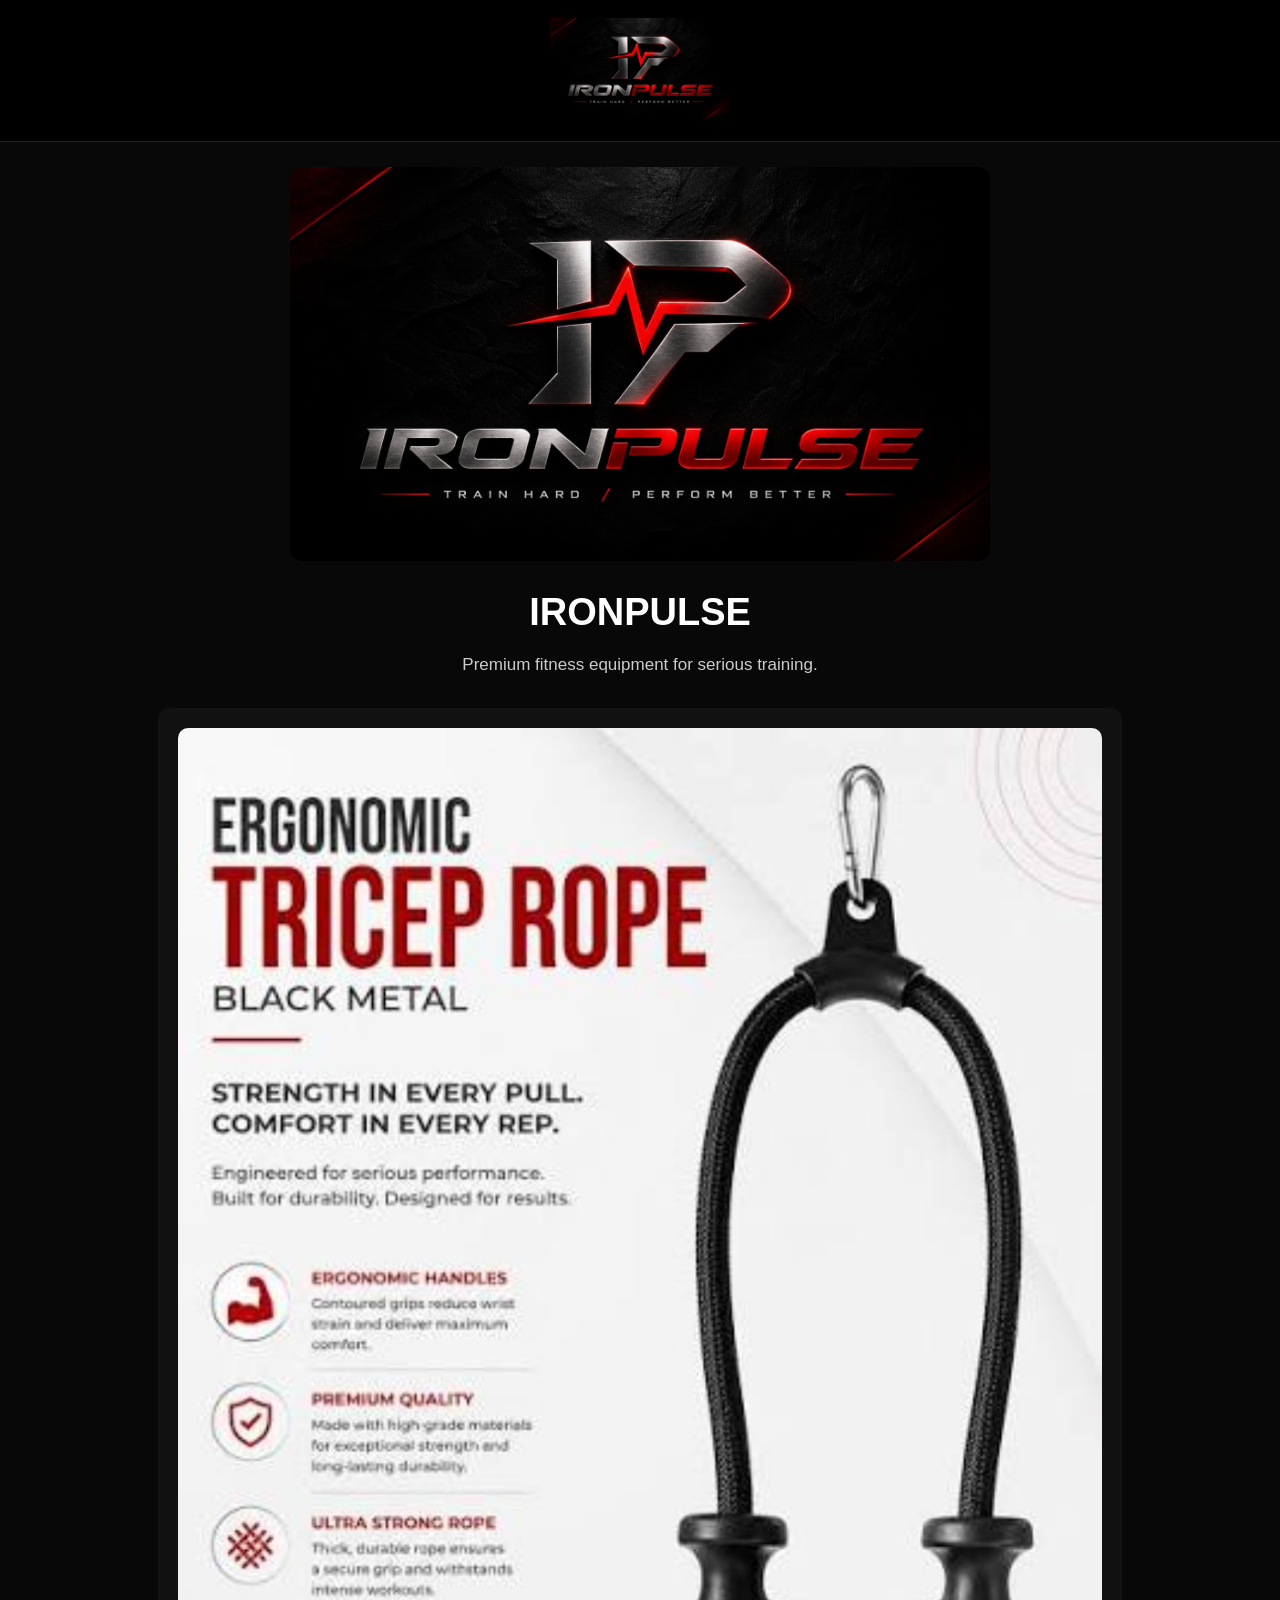
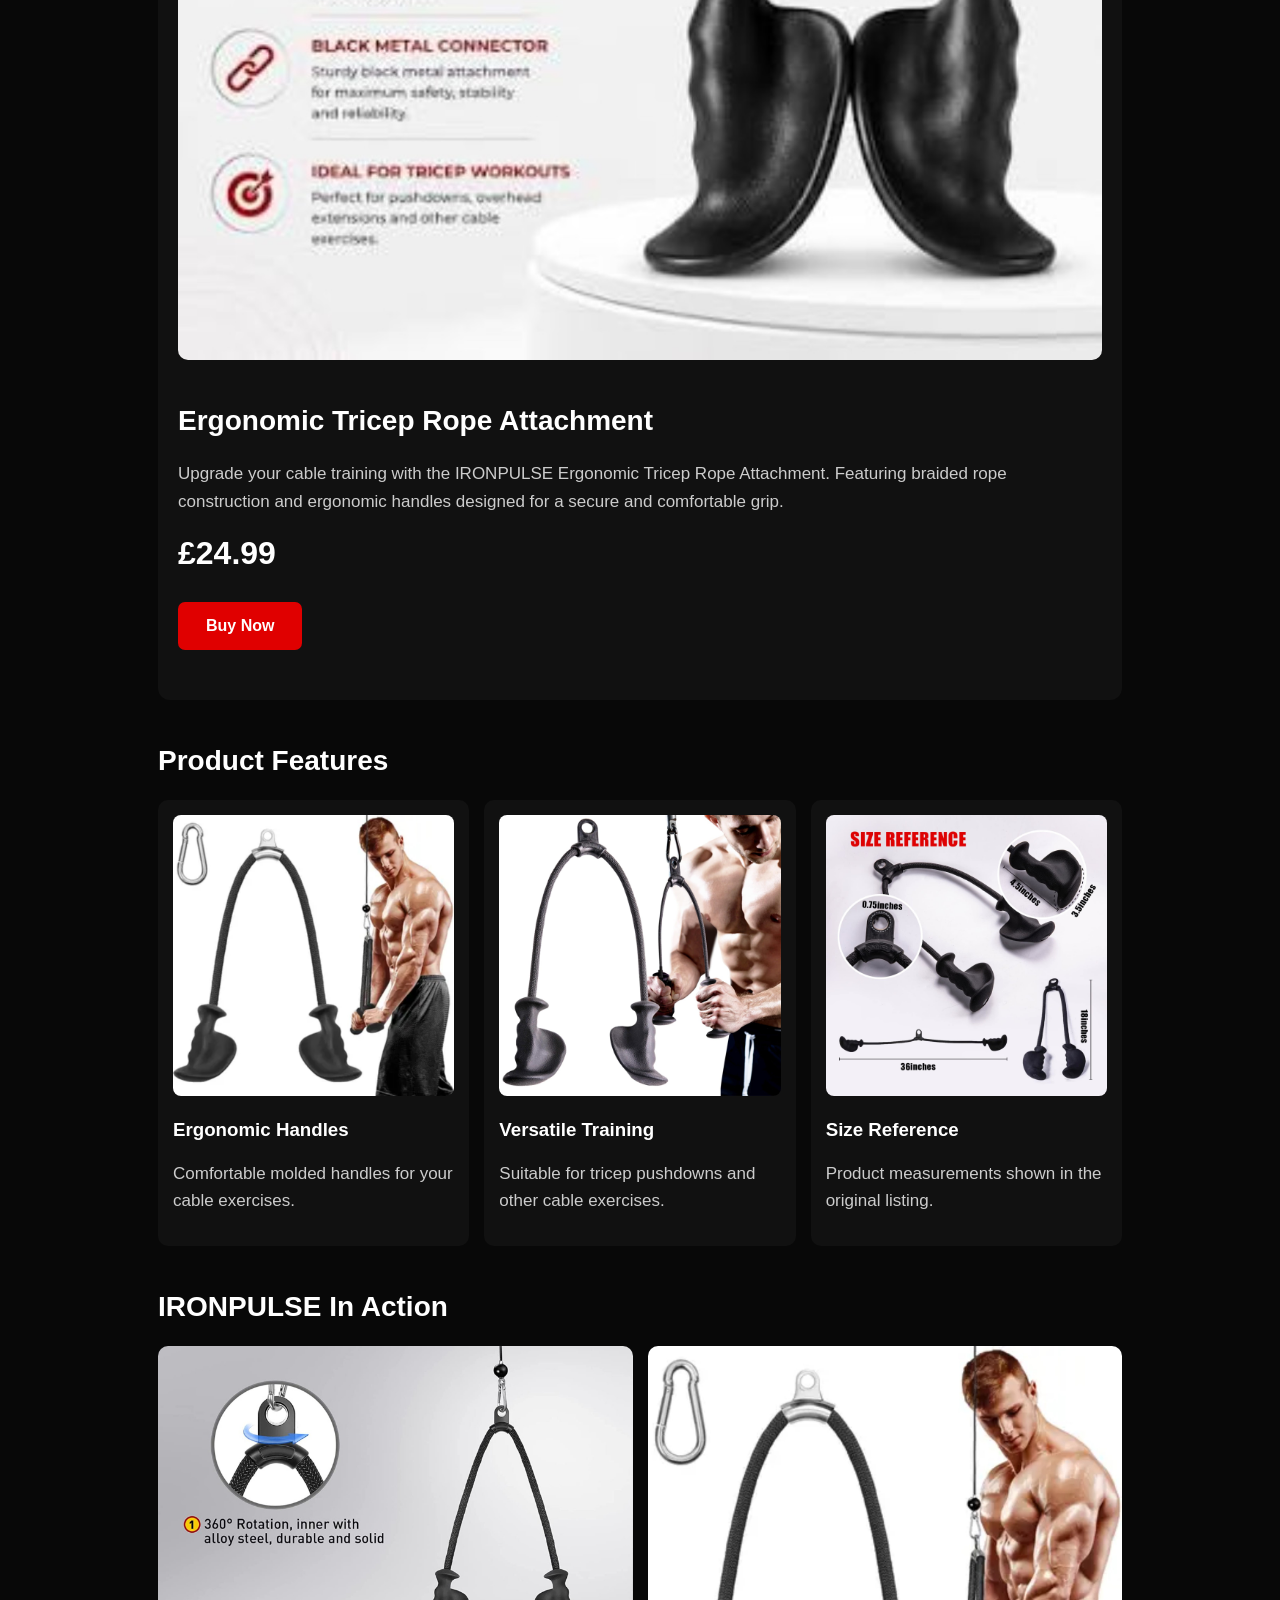
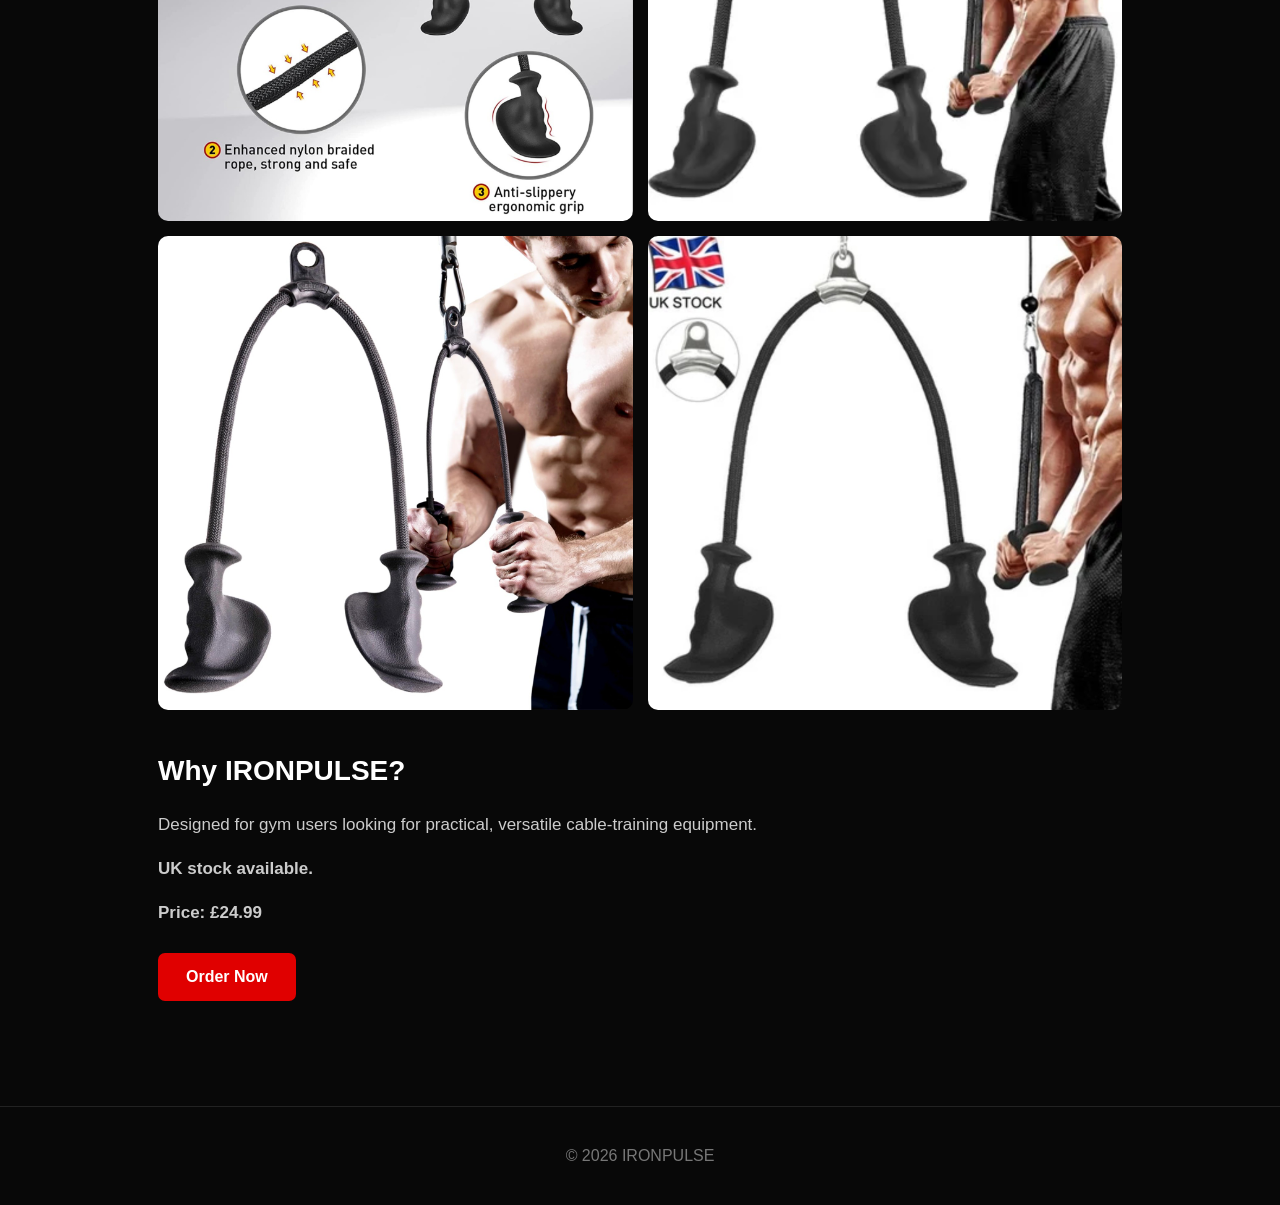
==== commit 75f2a7e3: "Refactor index.html for improved layout and styling Updated the HTML structure and styling for the I" ====
--- a/index.html
+++ b/index.html
@@ -1,247 +1,349 @@
 <!DOCTYPE html>
 <html lang="en">
 <head>
-  <meta charset="UTF-8">
-  <meta name="viewport" content="width=device-width, initial-scale=1.0">
-  <title>IRONPULSE | Premium Fitness Equipment</title>
-
-  <style>
-    * {
-      box-sizing: border-box;
-      margin: 0;
-      padding: 0;
-    }
-
-    body {
-      font-family: Arial, Helvetica, sans-serif;
-      background: #080808;
-      color: #fff;
-      line-height: 1.6;
-    }
-
-    a {
-      color: inherit;
-      text-decoration: none;
-    }
-
-    header {
-      background: #050505;
-      border-bottom: 1px solid #222;
-      padding: 18px 20px;
-      position: sticky;
-      top: 0;
-      z-index: 100;
-    }
-
-    .nav {
-      max-width: 1150px;
-      margin: auto;
-      display: flex;
-      justify-content: space-between;
-      align-items: center;
-    }
-
-    .brand {
-      font-size: 25px;
-      font-weight: 900;
-      letter-spacing: 2px;
-    }
-
-    .brand span {
-      color: #e00000;
-    }
-
-    .cart {
-      background: #e00000;
-      padding: 10px 16px;
-      border-radius: 6px;
-      font-weight: 700;
-    }
-
-    .hero {
-      max-width: 1150px;
-      margin: auto;
-      padding: 35px 20px 60px;
-      display: grid;
-      grid-template-columns: 1fr 1fr;
-      gap: 45px;
-      align-items: center;
-    }
-
-    .hero-photo {
-      background: #111;
-      border-radius: 14px;
-      overflow: hidden;
-      border: 1px solid #222;
-    }
-
-    .hero-photo img {
-      width: 100%;
-      aspect-ratio: 1 / 1;
-      object-fit: contain;
-      padding: 12px;
-      display: block;
-      background: #111;
-    }
-
-    .eyebrow {
-      color: #e00000;
-      font-weight: 800;
-      letter-spacing: 2px;
-      text-transform: uppercase;
-      margin-bottom: 10px;
-    }
-
-    h1 {
-      font-size: clamp(38px, 7vw, 70px);
-      line-height: 1;
-      margin-bottom: 20px;
-    }
-
-    .hero p {
-      color: #bbb;
-      font-size: 18px;
-      margin-bottom: 25px;
-    }
-
-    .price {
-      font-size: 34px;
-      font-weight: 900;
-      margin-bottom: 20px;
-    }
-
-    .button {
-      display: inline-block;
-      background: #e00000;
-      color: #fff;
-      padding: 15px 25px;
-      border-radius: 7px;
-      font-weight: 800;
-      border: none;
-      cursor: pointer;
-      font-size: 16px;
-    }
-
-    .button:hover {
-      background: #b80000;
-    }
-
-    section {
-      max-width: 1150px;
-      margin: auto;
-      padding: 60px 20px;
-    }
-
-    .section-title {
-      text-align: center;
-      font-size: 36px;
-      margin-bottom: 35px;
-    }
-
-    .product-card {
-      background: #111;
-      border: 1px solid #222;
-      border-radius: 14px;
-      overflow: hidden;
-      max-width: 850px;
-      margin: auto;
-    }
-
-    .product-card img {
-      width: 100%;
-      display: block;
-      max-height: 600px;
-      object-fit: contain;
-      background: #080808;
-    }
-
-    .product-info {
-      padding: 25px;
-    }
-
-    .product-info h2 {
-      font-size: 28px;
-      margin-bottom: 12px;
-    }
-
-    .product-info p {
-      color: #bbb;
-      margin-bottom: 15px;
-    }
-
-    .features {
-      display: grid;
-      grid-template-columns: repeat(3, 1fr);
-      gap: 20px;
-      margin-top: 30px;
-    }
-
-    .feature {
-      background: #111;
-      border: 1px solid #222;
-      border-radius: 12px;
-      overflow: hidden;
-    }
-
-    .feature img {
-      width: 100%;
-      height: 220px;
-      object-fit: contain;
-      background: #080808;
-    }
-
-    .feature-content {
-      padding: 18px;
-    }
-
-    .feature h3 {
-      margin-bottom: 7px;
-    }
-
-    .feature p {
-      color: #aaa;
-      font-size: 14px;
-    }
-
-    .details {
-      display: grid;
-      grid-template-columns: 1fr 1fr;
-      gap: 25px;
-    }
-
-    .box {
-      background: #111;
-      border: 1px solid #222;
-      border-radius: 12px;
-      padding: 25px;
-    }
-
-    .box h3 {
-      margin-bottom: 12px;
-      font-size: 22px;
-    }
-
-    .box p,
-    .box li {
-      color: #bbb;
-    }
-
-    .box ul {
-      padding-left: 20px;
-    }
-
-    .gallery {
-      display: grid;
-      grid-template-columns: repeat(2, 1fr);
-      gap: 18px;
-    }
-
-    .gallery img {
-      width: 100%;
-      border-radius: 12px;
-      background: #111;
-      border: 1px solid #222;
-    }
-
-    .cta {
-      text-align
+<meta charset="UTF-8">
+<meta name="viewport" content="width=device-width, initial-scale=1.0">
+
+<title>IRONPULSE | Fitness Equipment</title>
+
+<style>
+* {
+  box-sizing: border-box;
+}
+
+body {
+  margin: 0;
+  background: #080808;
+  color: white;
+  font-family: Arial, sans-serif;
+}
+
+header {
+  background: #000;
+  padding: 18px;
+  text-align: center;
+  border-bottom: 1px solid #222;
+}
+
+.logo {
+  width: 180px;
+  max-width: 80%;
+}
+
+.container {
+  max-width: 1000px;
+  margin: auto;
+  padding: 25px 18px;
+}
+
+.hero {
+  text-align: center;
+}
+
+.hero img {
+  width: 100%;
+  max-width: 700px;
+  display: block;
+  margin: 0 auto 30px;
+  border-radius: 12px;
+}
+
+h1 {
+  font-size: 38px;
+  margin: 15px 0;
+}
+
+h2 {
+  font-size: 28px;
+  margin-top: 45px;
+}
+
+p {
+  color: #ccc;
+  font-size: 17px;
+  line-height: 1.6;
+}
+
+.price {
+  font-size: 32px;
+  font-weight: bold;
+  margin: 20px 0;
+}
+
+.button {
+  display: inline-block;
+  background: #e00000;
+  color: white;
+  padding: 15px 28px;
+  border-radius: 7px;
+  text-decoration: none;
+  font-weight: bold;
+  margin: 10px 0 30px;
+}
+
+.button:hover {
+  background: #b00000;
+}
+
+.product {
+  background: #111;
+  padding: 20px;
+  border-radius: 12px;
+  margin-top: 30px;
+}
+
+.product img {
+  width: 100%;
+  display: block;
+  border-radius: 10px;
+}
+
+.gallery {
+  display: grid;
+  grid-template-columns: repeat(2, 1fr);
+  gap: 15px;
+  margin-top: 20px;
+}
+
+.gallery img {
+  width: 100%;
+  border-radius: 10px;
+}
+
+.features {
+  display: grid;
+  grid-template-columns: repeat(3, 1fr);
+  gap: 15px;
+}
+
+.feature {
+  background: #111;
+  padding: 15px;
+  border-radius: 10px;
+}
+
+.feature img {
+  width: 100%;
+  border-radius: 8px;
+}
+
+footer {
+  text-align: center;
+  padding: 40px 20px;
+  margin-top: 50px;
+  border-top: 1px solid #222;
+  color: #777;
+}
+
+@media (max-width: 700px) {
+
+  .features {
+    grid-template-columns: 1fr;
+  }
+
+  .gallery {
+    grid-template-columns: 1fr;
+  }
+
+  h1 {
+    font-size: 32px;
+  }
+}
+</style>
+</head>
+
+<body>
+
+<header>
+
+<img
+  class="logo"
+  src="assets/ironpulse-brand.jpg"
+  alt="IRONPULSE"
+>
+
+</header>
+
+
+<div class="container">
+
+
+<section class="hero">
+
+<img
+  src="assets/ironpulse-brand.jpg"
+  alt="IRONPULSE"
+>
+
+<h1>IRONPULSE</h1>
+
+<p>
+Premium fitness equipment for serious training.
+</p>
+
+</section>
+
+
+<section>
+
+<div class="product">
+
+<img
+  src="assets/product-features.jpg"
+  alt="IRONPULSE Ergonomic Tricep Rope"
+>
+
+<h2>Ergonomic Tricep Rope Attachment</h2>
+
+<p>
+Upgrade your cable training with the IRONPULSE Ergonomic Tricep Rope
+Attachment. Featuring braided rope construction and ergonomic handles
+designed for a secure and comfortable grip.
+</p>
+
+<div class="price">
+£24.99
+</div>
+
+<a
+  class="button"
+  href="checkout.html"
+>
+Buy Now
+</a>
+
+</div>
+
+</section>
+
+
+<section>
+
+<h2>Product Features</h2>
+
+<div class="features">
+
+
+<div class="feature">
+
+<img
+  src="assets/product-action-2.webp"
+  alt="IRONPULSE rope attachment"
+>
+
+<h3>Ergonomic Handles</h3>
+
+<p>
+Comfortable molded handles for your cable exercises.
+</p>
+
+</div>
+
+
+<div class="feature">
+
+<img
+  src="assets/product-training.jpg"
+  alt="IRONPULSE training"
+>
+
+<h3>Versatile Training</h3>
+
+<p>
+Suitable for tricep pushdowns and other cable exercises.
+</p>
+
+</div>
+
+
+<div class="feature">
+
+<img
+  src="assets/product-size.jpg"
+  alt="IRONPULSE size"
+>
+
+<h3>Size Reference</h3>
+
+<p>
+Product measurements shown in the original listing.
+</p>
+
+</div>
+
+
+</div>
+
+</section>
+
+
+<section>
+
+<h2>IRONPULSE In Action</h2>
+
+<div class="gallery">
+
+<img
+  src="assets/product-action.png"
+  alt="IRONPULSE product"
+>
+
+<img
+  src="assets/product-action-2.webp"
+  alt="IRONPULSE training attachment"
+>
+
+<img
+  src="assets/product-training.jpg"
+  alt="IRONPULSE training"
+>
+
+<img
+  src="assets/product-uk-stock.webp"
+  alt="IRONPULSE UK stock"
+>
+
+</div>
+
+</section>
+
+
+<section>
+
+<h2>Why IRONPULSE?</h2>
+
+<p>
+Designed for gym users looking for practical, versatile cable-training
+equipment.
+</p>
+
+<p>
+<strong>UK stock available.</strong>
+</p>
+
+<p>
+<strong>Price: £24.99</strong>
+</p>
+
+<a
+  class="button"
+  href="checkout.html"
+>
+Order Now
+</a>
+
+</section>
+
+
+</div>
+
+
+<footer>
+
+© 2026 IRONPULSE
+
+</footer>
+
+
+</body>
+</html>
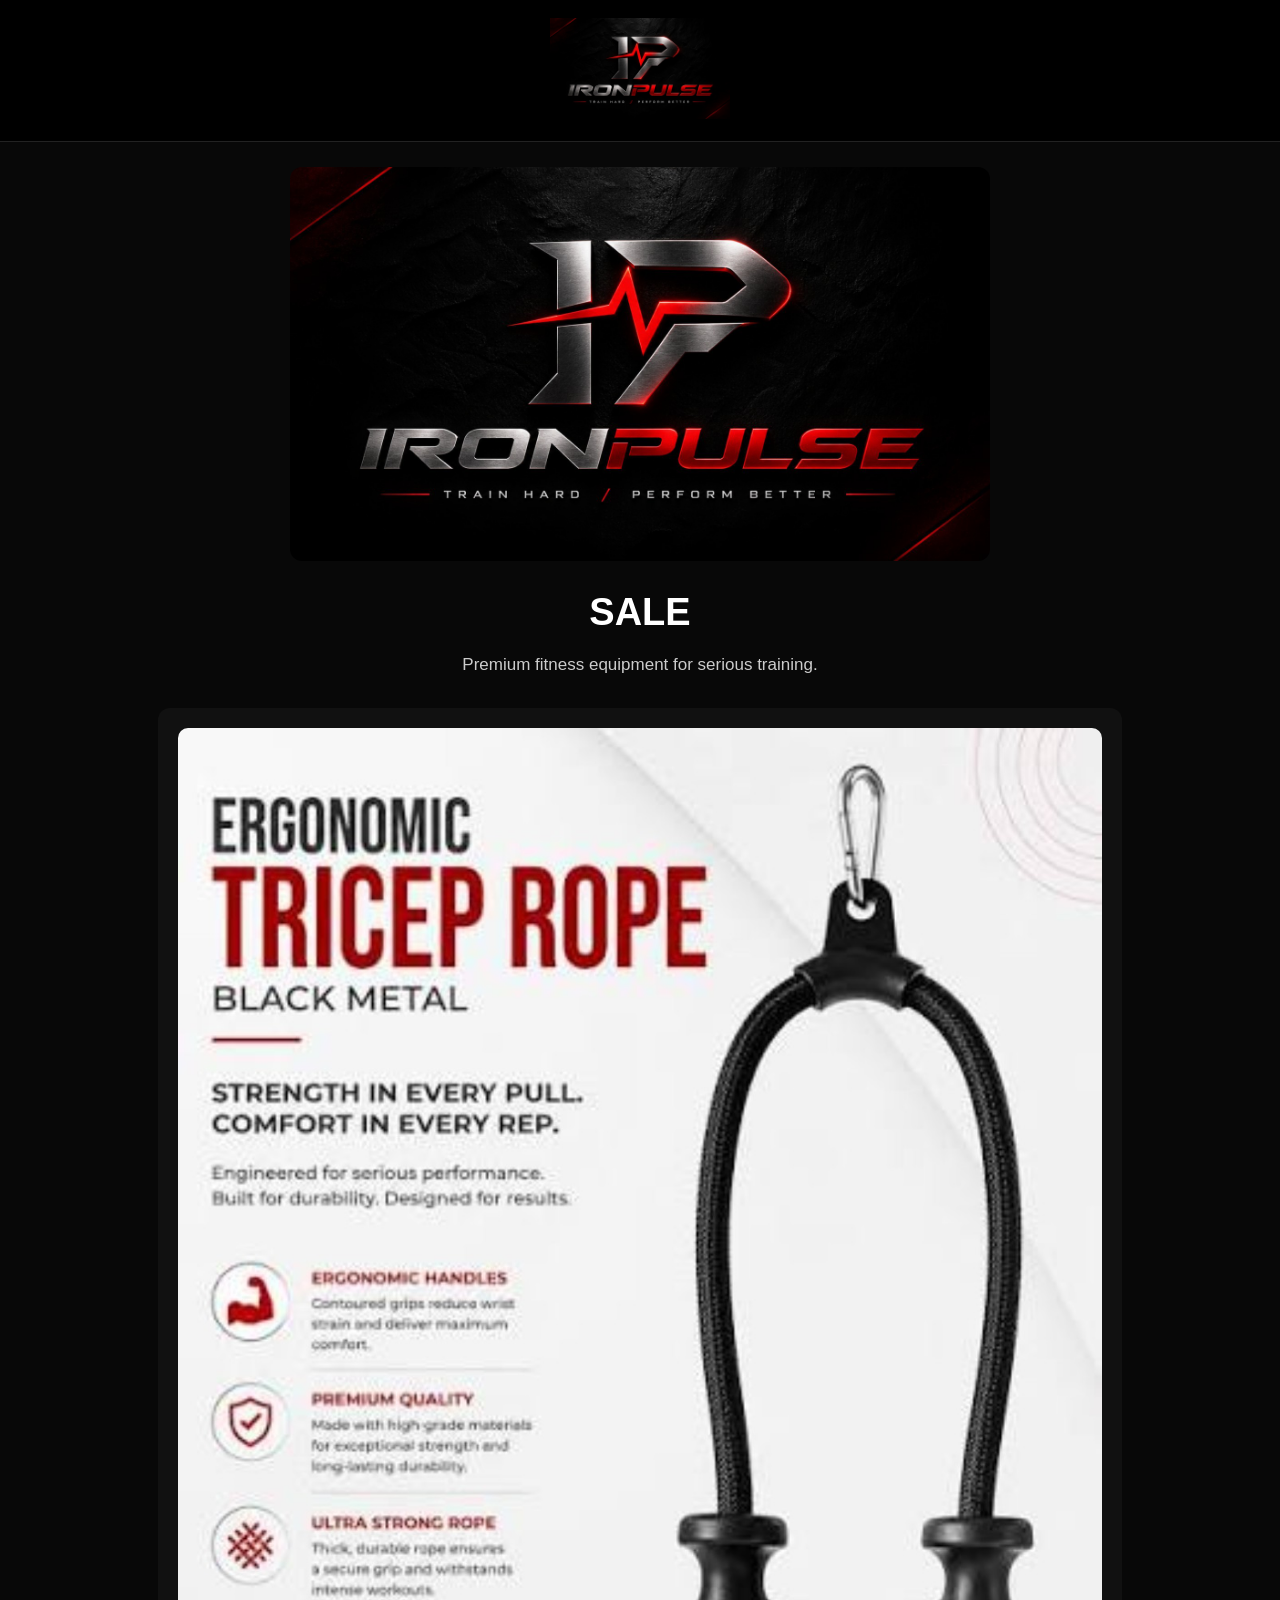
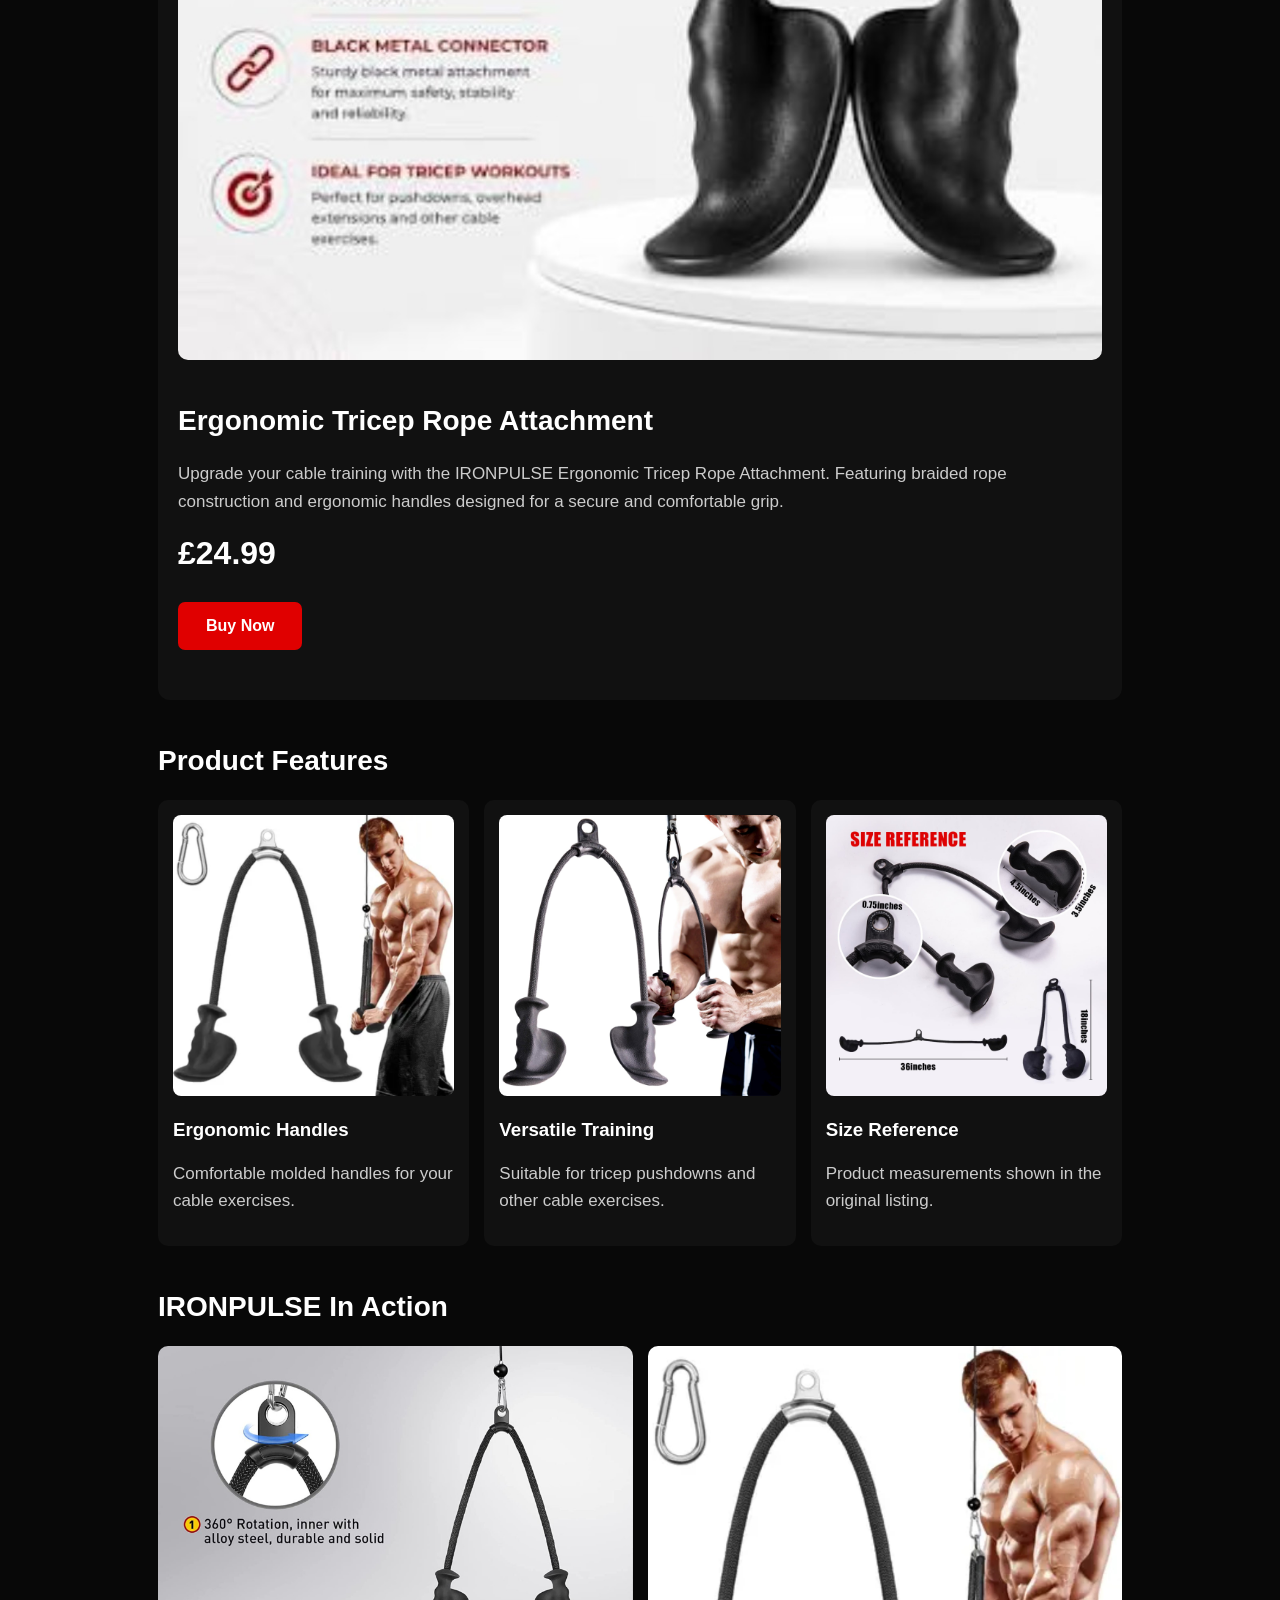
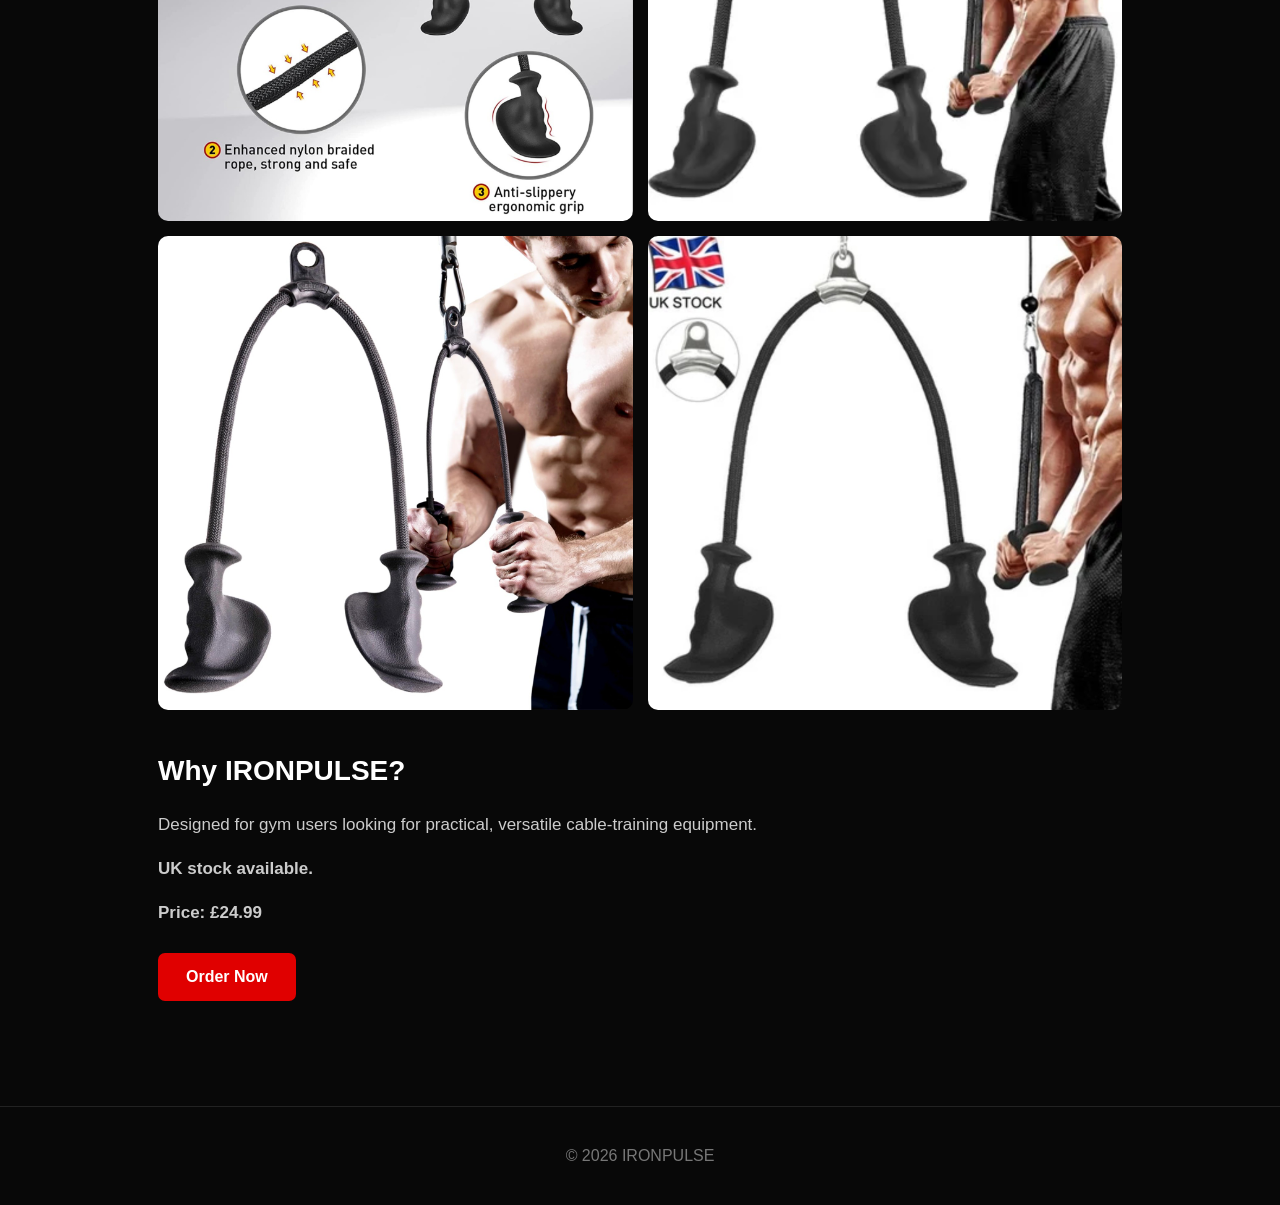
==== commit 6ca4e8cb: "Update title and heading in index.html" ====
--- a/index.html
+++ b/index.html
@@ -175,7 +175,7 @@
   alt="IRONPULSE"
 >
 
-<h1>IRONPULSE</h1>
+<h1>SALE</h1>
 
 <p>
 Premium fitness equipment for serious training.
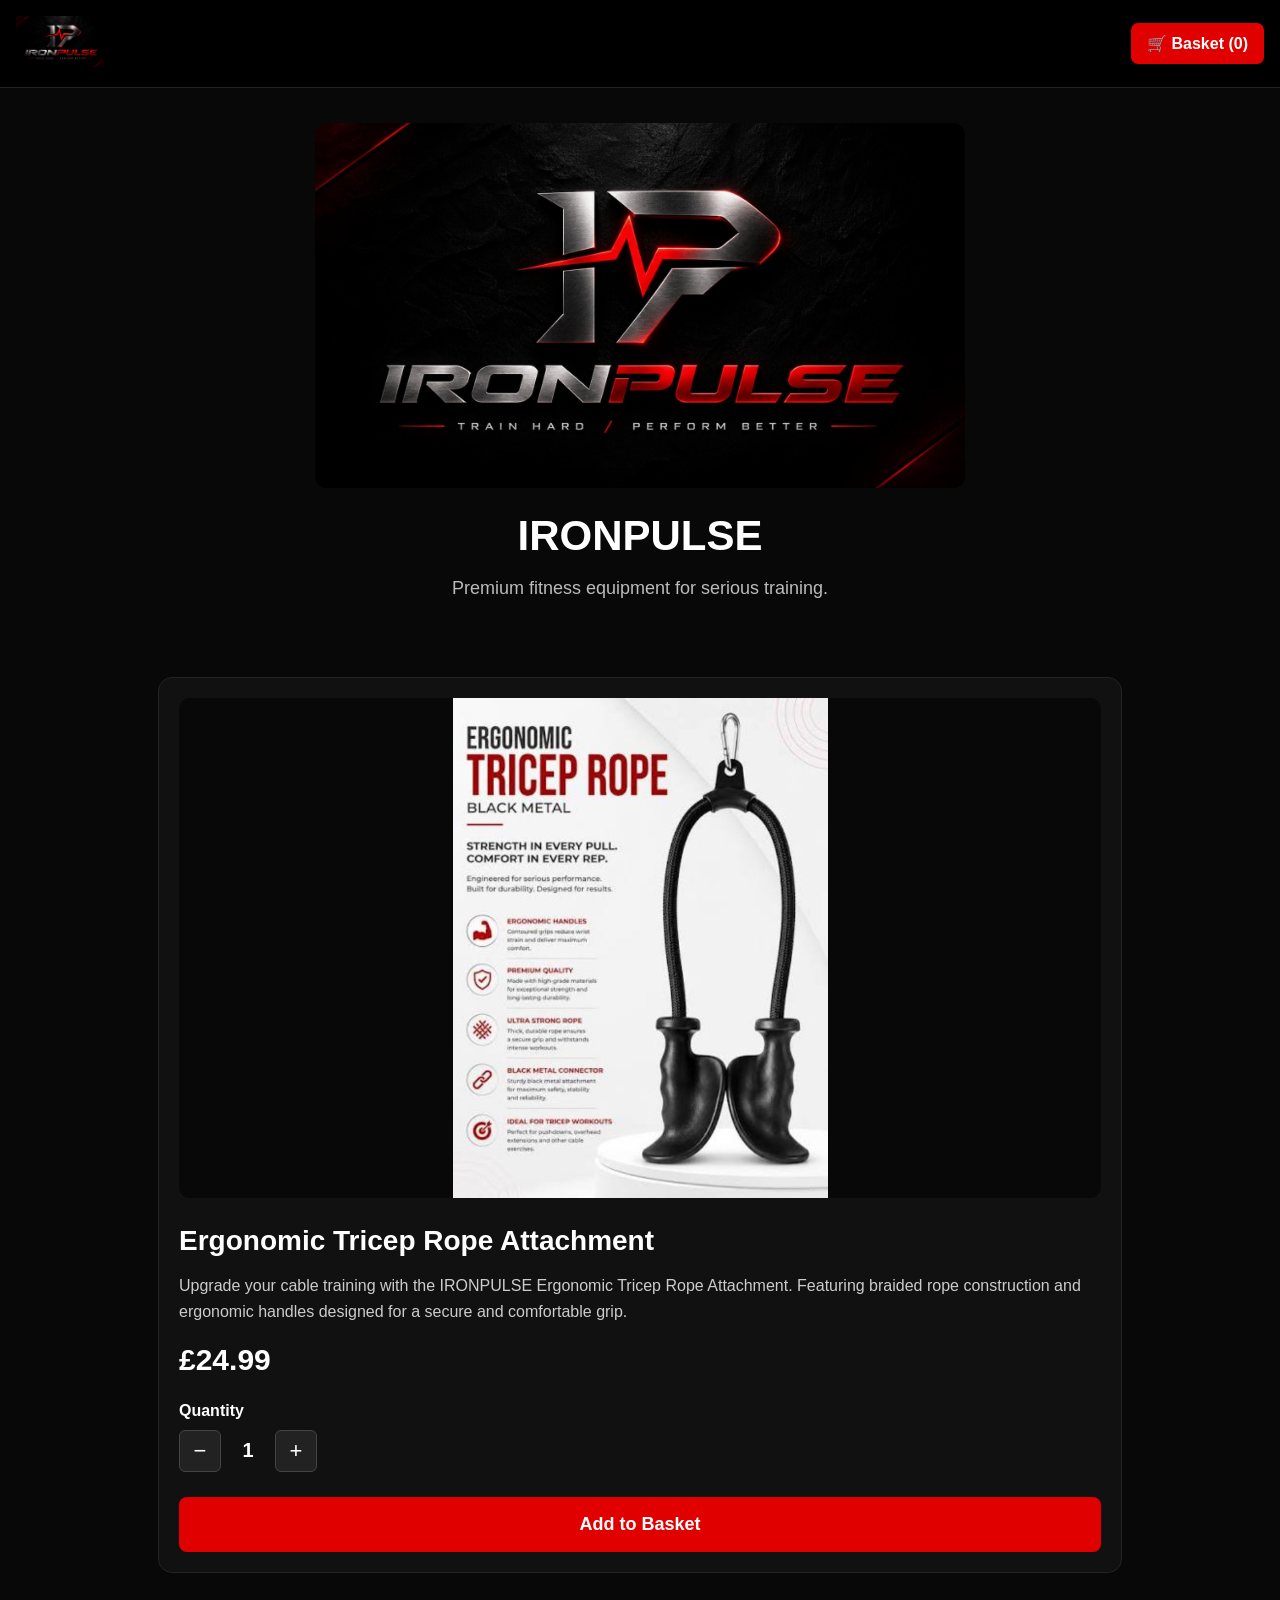
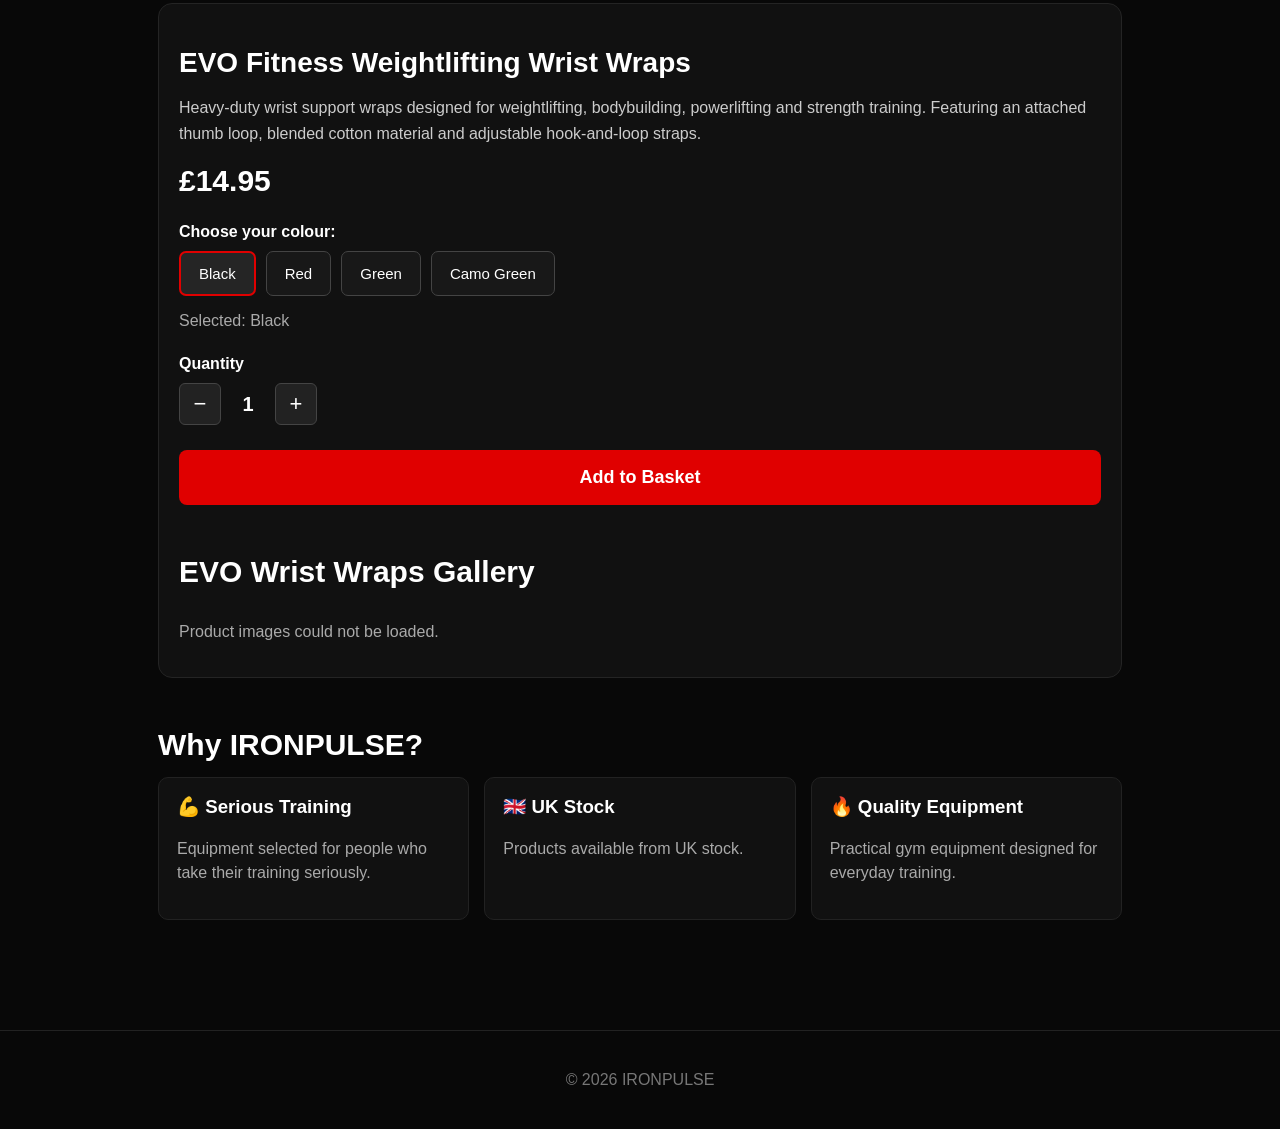
==== commit 111854ac: "Update styles and structure in index.html Refactor styles and structure in index.html for improved l" ====
--- a/index.html
+++ b/index.html
@@ -14,101 +14,206 @@
 body {
   margin: 0;
   background: #080808;
-  color: white;
+  color: #fff;
   font-family: Arial, sans-serif;
 }
 
 header {
   background: #000;
-  padding: 18px;
-  text-align: center;
+  padding: 16px;
   border-bottom: 1px solid #222;
+  display: flex;
+  align-items: center;
+  justify-content: space-between;
 }
 
 .logo {
-  width: 180px;
-  max-width: 80%;
+  width: 150px;
+  max-width: 60%;
+}
+
+.basket {
+  background: #e00000;
+  color: #fff;
+  padding: 11px 16px;
+  border-radius: 7px;
+  text-decoration: none;
+  font-weight: bold;
 }
 
 .container {
   max-width: 1000px;
   margin: auto;
-  padding: 25px 18px;
+  padding: 25px 18px 60px;
 }
 
 .hero {
   text-align: center;
+  padding: 10px 0 30px;
 }
 
 .hero img {
   width: 100%;
-  max-width: 700px;
-  display: block;
-  margin: 0 auto 30px;
+  max-width: 650px;
   border-radius: 12px;
 }
 
-h1 {
-  font-size: 38px;
-  margin: 15px 0;
-}
-
-h2 {
-  font-size: 28px;
-  margin-top: 45px;
-}
-
-p {
-  color: #ccc;
-  font-size: 17px;
-  line-height: 1.6;
-}
-
-.price {
-  font-size: 32px;
-  font-weight: bold;
-  margin: 20px 0;
-}
-
-.button {
-  display: inline-block;
-  background: #e00000;
-  color: white;
-  padding: 15px 28px;
-  border-radius: 7px;
-  text-decoration: none;
-  font-weight: bold;
-  margin: 10px 0 30px;
-}
-
-.button:hover {
-  background: #b00000;
+.hero h1 {
+  font-size: 42px;
+  margin: 20px 0 8px;
+}
+
+.hero p {
+  color: #bbb;
+  font-size: 18px;
 }
 
 .product {
   background: #111;
+  border: 1px solid #242424;
+  border-radius: 14px;
   padding: 20px;
-  border-radius: 12px;
   margin-top: 30px;
 }
 
-.product img {
+.product-main-image {
   width: 100%;
-  display: block;
+  max-height: 500px;
+  object-fit: contain;
+  background: #080808;
   border-radius: 10px;
 }
+
+.product h2 {
+  font-size: 28px;
+  margin-bottom: 10px;
+}
+
+.description {
+  color: #ccc;
+  line-height: 1.6;
+}
+
+.price {
+  font-size: 30px;
+  font-weight: bold;
+  margin: 18px 0;
+}
+
+.section-title {
+  font-size: 30px;
+  margin-top: 50px;
+  margin-bottom: 15px;
+}
+
+/* Gallery */
 
 .gallery {
   display: grid;
   grid-template-columns: repeat(2, 1fr);
-  gap: 15px;
-  margin-top: 20px;
+  gap: 12px;
+  margin-top: 18px;
 }
 
 .gallery img {
   width: 100%;
+  height: 220px;
+  object-fit: contain;
+  background: #080808;
   border-radius: 10px;
 }
+
+/* Colour buttons */
+
+.colours {
+  margin-top: 25px;
+}
+
+.colours strong {
+  display: block;
+  margin-bottom: 10px;
+}
+
+.colour-buttons {
+  display: flex;
+  flex-wrap: wrap;
+  gap: 10px;
+}
+
+.colour-button {
+  background: #181818;
+  color: white;
+  border: 1px solid #444;
+  padding: 12px 18px;
+  border-radius: 7px;
+  cursor: pointer;
+  font-size: 15px;
+}
+
+.colour-button.active {
+  border: 2px solid #e00000;
+  background: #252525;
+}
+
+/* Quantity */
+
+.quantity-area {
+  margin-top: 25px;
+}
+
+.quantity {
+  display: flex;
+  align-items: center;
+  gap: 12px;
+  margin-top: 10px;
+}
+
+.quantity button {
+  width: 42px;
+  height: 42px;
+  background: #222;
+  color: white;
+  border: 1px solid #444;
+  border-radius: 6px;
+  font-size: 22px;
+  cursor: pointer;
+}
+
+.quantity span {
+  min-width: 30px;
+  text-align: center;
+  font-size: 20px;
+  font-weight: bold;
+}
+
+/* Add basket */
+
+.add-button {
+  width: 100%;
+  background: #e00000;
+  color: white;
+  border: none;
+  padding: 17px;
+  margin-top: 25px;
+  border-radius: 8px;
+  font-size: 18px;
+  font-weight: bold;
+  cursor: pointer;
+}
+
+.add-button:hover {
+  background: #b00000;
+}
+
+.message {
+  display: none;
+  text-align: center;
+  margin-top: 15px;
+  color: #6cff6c;
+  font-weight: bold;
+}
+
+/* Features */
 
 .features {
   display: grid;
@@ -118,35 +223,54 @@
 
 .feature {
   background: #111;
-  padding: 15px;
+  padding: 18px;
   border-radius: 10px;
-}
-
-.feature img {
-  width: 100%;
-  border-radius: 8px;
-}
+  border: 1px solid #222;
+}
+
+.feature h3 {
+  margin-top: 0;
+}
+
+.feature p {
+  color: #aaa;
+  line-height: 1.5;
+}
+
+/* Footer */
 
 footer {
   text-align: center;
   padding: 40px 20px;
-  margin-top: 50px;
   border-top: 1px solid #222;
   color: #777;
-}
+  margin-top: 50px;
+}
+
+/* Mobile */
 
 @media (max-width: 700px) {
+
+  .hero h1 {
+    font-size: 34px;
+  }
+
+  .gallery {
+    grid-template-columns: 1fr;
+  }
+
+  .gallery img {
+    height: auto;
+    max-height: 450px;
+  }
 
   .features {
     grid-template-columns: 1fr;
   }
 
-  .gallery {
-    grid-template-columns: 1fr;
-  }
-
-  h1 {
-    font-size: 32px;
+  .colour-button {
+    flex: 1;
+    min-width: 120px;
   }
 }
 </style>
@@ -156,184 +280,191 @@
 
 <header>
 
+<a href="index.html">
+<img class="logo" src="assets/ironpulse-brand.jpg" alt="IRONPULSE">
+</a>
+
+<a href="#basket" class="basket">
+🛒 Basket (<span id="basketCount">0</span>)
+</a>
+
+</header>
+
+
+<div class="container">
+
+<section class="hero">
+
+<img src="assets/ironpulse-brand.jpg" alt="IRONPULSE">
+
+<h1>IRONPULSE</h1>
+
+<p>Premium fitness equipment for serious training.</p>
+
+</section>
+
+
+<!-- PRODUCT 1 -->
+
+<section class="product">
+
 <img
-  class="logo"
-  src="assets/ironpulse-brand.jpg"
-  alt="IRONPULSE"
->
-
-</header>
-
-
-<div class="container">
-
-
-<section class="hero">
-
-<img
-  src="assets/ironpulse-brand.jpg"
-  alt="IRONPULSE"
->
-
-<h1>SALE</h1>
-
+class="product-main-image"
+src="assets/product-features.jpg"
+alt="IRONPULSE Ergonomic Tricep Rope">
+
+<h2>Ergonomic Tricep Rope Attachment</h2>
+
+<p class="description">
+Upgrade your cable training with the IRONPULSE Ergonomic Tricep Rope Attachment.
+Featuring braided rope construction and ergonomic handles designed for a secure and comfortable grip.
+</p>
+
+<div class="price">£24.99</div>
+
+<div class="quantity-area">
+
+<strong>Quantity</strong>
+
+<div class="quantity">
+
+<button onclick="changeQuantity('rope', -1)">−</button>
+
+<span id="ropeQuantity">1</span>
+
+<button onclick="changeQuantity('rope', 1)">+</button>
+
+</div>
+
+</div>
+
+<button class="add-button" onclick="addToBasket('rope')">
+Add to Basket
+</button>
+
+<div id="ropeMessage" class="message">
+✓ Added to basket
+</div>
+
+</section>
+
+
+<!-- PRODUCT 2 -->
+
+<section class="product">
+
+<h2>EVO Fitness Weightlifting Wrist Wraps</h2>
+
+<p class="description">
+Heavy-duty wrist support wraps designed for weightlifting, bodybuilding,
+powerlifting and strength training. Featuring an attached thumb loop,
+blended cotton material and adjustable hook-and-loop straps.
+</p>
+
+<div class="price">£14.95</div>
+
+
+<div class="colours">
+
+<strong>Choose your colour:</strong>
+
+<div class="colour-buttons">
+
+<button
+class="colour-button active"
+onclick="selectColour('Black', this)">
+Black
+</button>
+
+<button
+class="colour-button"
+onclick="selectColour('Red', this)">
+Red
+</button>
+
+<button
+class="colour-button"
+onclick="selectColour('Green', this)">
+Green
+</button>
+
+<button
+class="colour-button"
+onclick="selectColour('Camo Green', this)">
+Camo Green
+</button>
+
+</div>
+
+<p id="selectedColour" style="color:#aaa;">
+Selected: Black
+</p>
+
+</div>
+
+
+<div class="quantity-area">
+
+<strong>Quantity</strong>
+
+<div class="quantity">
+
+<button onclick="changeQuantity('wraps', -1)">−</button>
+
+<span id="wrapQuantity">1</span>
+
+<button onclick="changeQuantity('wraps', 1)">+</button>
+
+</div>
+
+</div>
+
+
+<button class="add-button" onclick="addToBasket('wraps')">
+Add to Basket
+</button>
+
+<div id="wrapMessage" class="message">
+✓ Added to basket
+</div>
+
+
+<h3 class="section-title">EVO Wrist Wraps Gallery</h3>
+
+<div id="evoGallery" class="gallery">
+</div>
+
+</section>
+
+
+<!-- WHY IRONPULSE -->
+
+<h2 class="section-title">Why IRONPULSE?</h2>
+
+<div class="features">
+
+<div class="feature">
+<h3>💪 Serious Training</h3>
 <p>
-Premium fitness equipment for serious training.
+Equipment selected for people who take their training seriously.
 </p>
-
-</section>
-
-
-<section>
-
-<div class="product">
-
-<img
-  src="assets/product-features.jpg"
-  alt="IRONPULSE Ergonomic Tricep Rope"
->
-
-<h2>Ergonomic Tricep Rope Attachment</h2>
-
+</div>
+
+<div class="feature">
+<h3>🇬🇧 UK Stock</h3>
 <p>
-Upgrade your cable training with the IRONPULSE Ergonomic Tricep Rope
-Attachment. Featuring braided rope construction and ergonomic handles
-designed for a secure and comfortable grip.
+Products available from UK stock.
 </p>
-
-<div class="price">
-£24.99
-</div>
-
-<a
-  class="button"
-  href="checkout.html"
->
-Buy Now
-</a>
-
-</div>
-
-</section>
-
-
-<section>
-
-<h2>Product Features</h2>
-
-<div class="features">
-
+</div>
 
 <div class="feature">
-
-<img
-  src="assets/product-action-2.webp"
-  alt="IRONPULSE rope attachment"
->
-
-<h3>Ergonomic Handles</h3>
-
+<h3>🔥 Quality Equipment</h3>
 <p>
-Comfortable molded handles for your cable exercises.
+Practical gym equipment designed for everyday training.
 </p>
-
-</div>
-
-
-<div class="feature">
-
-<img
-  src="assets/product-training.jpg"
-  alt="IRONPULSE training"
->
-
-<h3>Versatile Training</h3>
-
-<p>
-Suitable for tricep pushdowns and other cable exercises.
-</p>
-
-</div>
-
-
-<div class="feature">
-
-<img
-  src="assets/product-size.jpg"
-  alt="IRONPULSE size"
->
-
-<h3>Size Reference</h3>
-
-<p>
-Product measurements shown in the original listing.
-</p>
-
-</div>
-
-
-</div>
-
-</section>
-
-
-<section>
-
-<h2>IRONPULSE In Action</h2>
-
-<div class="gallery">
-
-<img
-  src="assets/product-action.png"
-  alt="IRONPULSE product"
->
-
-<img
-  src="assets/product-action-2.webp"
-  alt="IRONPULSE training attachment"
->
-
-<img
-  src="assets/product-training.jpg"
-  alt="IRONPULSE training"
->
-
-<img
-  src="assets/product-uk-stock.webp"
-  alt="IRONPULSE UK stock"
->
-
-</div>
-
-</section>
-
-
-<section>
-
-<h2>Why IRONPULSE?</h2>
-
-<p>
-Designed for gym users looking for practical, versatile cable-training
-equipment.
-</p>
-
-<p>
-<strong>UK stock available.</strong>
-</p>
-
-<p>
-<strong>Price: £24.99</strong>
-</p>
-
-<a
-  class="button"
-  href="checkout.html"
->
-Order Now
-</a>
-
-</section>
-
+</div>
+
+</div>
 
 </div>
 
@@ -344,6 +475,200 @@
 
 </footer>
 
+
+<script>
+
+/* =========================
+   BASKET
+========================= */
+
+let basket = JSON.parse(localStorage.getItem("ironpulseBasket")) || [];
+
+let quantities = {
+  rope: 1,
+  wraps: 1
+};
+
+let selectedColour = "Black";
+
+
+/* =========================
+   QUANTITY
+========================= */
+
+function changeQuantity(product, amount) {
+
+  quantities[product] += amount;
+
+  if (quantities[product] < 1) {
+    quantities[product] = 1;
+  }
+
+  if (product === "rope") {
+    document.getElementById("ropeQuantity").textContent =
+      quantities[product];
+  }
+
+  if (product === "wraps") {
+    document.getElementById("wrapQuantity").textContent =
+      quantities[product];
+  }
+}
+
+
+/* =========================
+   COLOUR
+========================= */
+
+function selectColour(colour, button) {
+
+  selectedColour = colour;
+
+  document.getElementById("selectedColour").textContent =
+    "Selected: " + colour;
+
+  document.querySelectorAll(".colour-button").forEach(function(btn) {
+    btn.classList.remove("active");
+  });
+
+  button.classList.add("active");
+}
+
+
+/* =========================
+   ADD TO BASKET
+========================= */
+
+function addToBasket(product) {
+
+  let item;
+
+  if (product === "rope") {
+
+    item = {
+      product: "IRONPULSE Ergonomic Tricep Rope",
+      price: 24.99,
+      quantity: quantities.rope,
+      colour: "Black"
+    };
+
+    document.getElementById("ropeMessage").style.display = "block";
+
+    setTimeout(function() {
+      document.getElementById("ropeMessage").style.display = "none";
+    }, 2000);
+
+  }
+
+
+  if (product === "wraps") {
+
+    item = {
+      product: "EVO Fitness Weightlifting Wrist Wraps",
+      price: 14.95,
+      quantity: quantities.wraps,
+      colour: selectedColour
+    };
+
+    document.getElementById("wrapMessage").style.display = "block";
+
+    setTimeout(function() {
+      document.getElementById("wrapMessage").style.display = "none";
+    }, 2000);
+
+  }
+
+
+  basket.push(item);
+
+  localStorage.setItem(
+    "ironpulseBasket",
+    JSON.stringify(basket)
+  );
+
+  updateBasketCount();
+}
+
+
+/* =========================
+   BASKET COUNT
+========================= */
+
+function updateBasketCount() {
+
+  let count = 0;
+
+  basket.forEach(function(item) {
+    count += item.quantity;
+  });
+
+  document.getElementById("basketCount").textContent = count;
+}
+
+
+/* =========================
+   LOAD EVO IMAGES
+========================= */
+
+async function loadEvoImages() {
+
+  const gallery =
+    document.getElementById("evoGallery");
+
+  try {
+
+    const response = await fetch(
+      "https://api.github.com/repos/IronPulseUK/IronPulseV/contents/assets"
+    );
+
+    const files = await response.json();
+
+    const images = files
+      .filter(function(file) {
+
+        return (
+          file.type === "file" &&
+          /^Screenshot_20260927_.*\.(jpg|jpeg|png|webp)$/i.test(file.name)
+        );
+
+      })
+      .sort(function(a, b) {
+
+        return a.name.localeCompare(b.name);
+
+      });
+
+    images.forEach(function(file) {
+
+      const img = document.createElement("img");
+
+      img.src = file.download_url;
+
+      img.alt =
+        "EVO Fitness Weightlifting Wrist Wraps";
+
+      gallery.appendChild(img);
+
+    });
+
+  } catch (error) {
+
+    gallery.innerHTML =
+      "<p style='color:#aaa;'>Product images could not be loaded.</p>";
+
+  }
+}
+
+
+/* =========================
+   START
+========================= */
+
+updateBasketCount();
+
+loadEvoImages();
+
+</script>
 
 </body>
 </html>
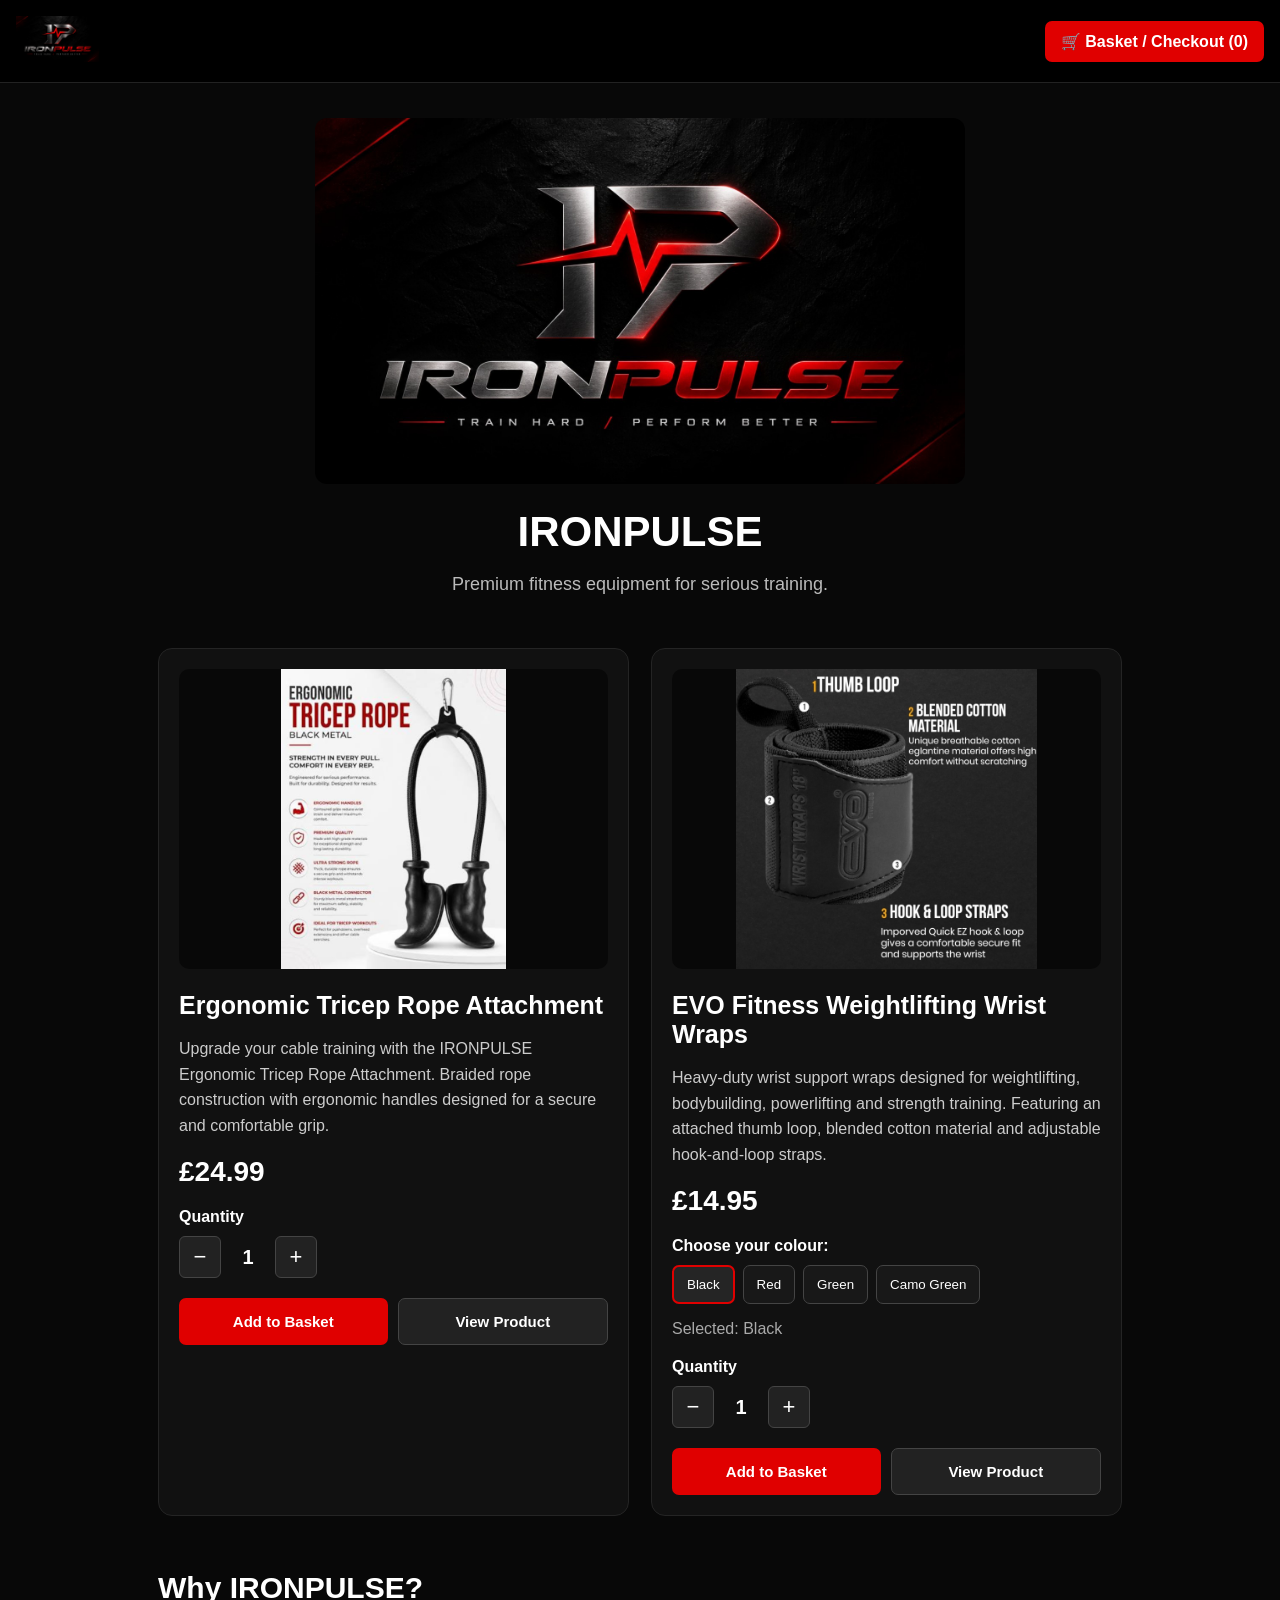
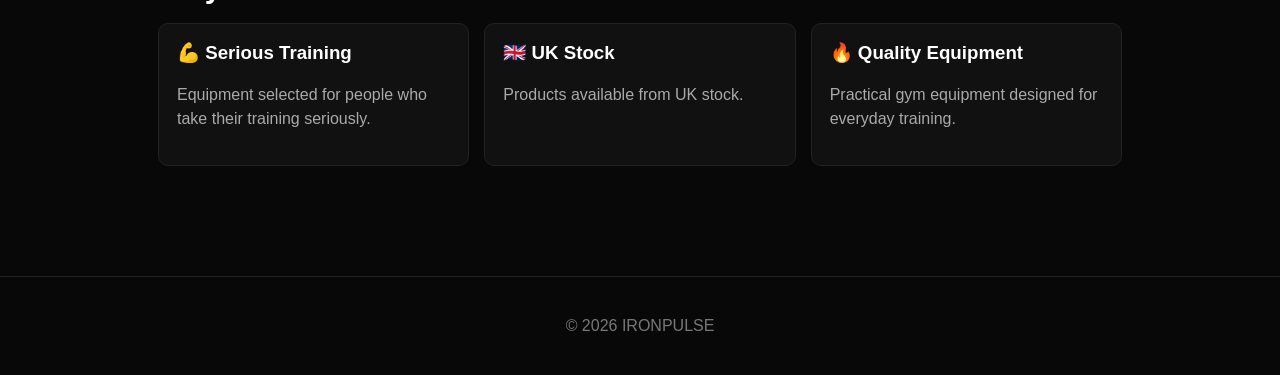
==== commit c135ab20: "Refactor index.html for layout and style improvements Updated styles and structure for product displ" ====
--- a/index.html
+++ b/index.html
@@ -1,12 +1,14 @@
 <!DOCTYPE html>
 <html lang="en">
 <head>
+
 <meta charset="UTF-8">
 <meta name="viewport" content="width=device-width, initial-scale=1.0">
 
 <title>IRONPULSE | Fitness Equipment</title>
 
 <style>
+
 * {
   box-sizing: border-box;
 }
@@ -29,7 +31,7 @@
 
 .logo {
   width: 150px;
-  max-width: 60%;
+  max-width: 55%;
 }
 
 .basket {
@@ -49,7 +51,7 @@
 
 .hero {
   text-align: center;
-  padding: 10px 0 30px;
+  padding: 10px 0 35px;
 }
 
 .hero img {
@@ -66,6 +68,12 @@
 .hero p {
   color: #bbb;
   font-size: 18px;
+}
+
+.products {
+  display: grid;
+  grid-template-columns: repeat(2, 1fr);
+  gap: 22px;
 }
 
 .product {
@@ -73,20 +81,19 @@
   border: 1px solid #242424;
   border-radius: 14px;
   padding: 20px;
-  margin-top: 30px;
-}
-
-.product-main-image {
+}
+
+.product-image {
   width: 100%;
-  max-height: 500px;
+  height: 300px;
   object-fit: contain;
   background: #080808;
   border-radius: 10px;
 }
 
 .product h2 {
-  font-size: 28px;
-  margin-bottom: 10px;
+  font-size: 25px;
+  margin: 18px 0 10px;
 }
 
 .description {
@@ -95,70 +102,59 @@
 }
 
 .price {
-  font-size: 30px;
+  font-size: 28px;
   font-weight: bold;
   margin: 18px 0;
 }
 
-.section-title {
-  font-size: 30px;
-  margin-top: 50px;
-  margin-bottom: 15px;
-}
-
-/* Gallery */
-
-.gallery {
-  display: grid;
-  grid-template-columns: repeat(2, 1fr);
-  gap: 12px;
-  margin-top: 18px;
-}
-
-.gallery img {
-  width: 100%;
-  height: 220px;
-  object-fit: contain;
-  background: #080808;
-  border-radius: 10px;
-}
-
-/* Colour buttons */
-
-.colours {
-  margin-top: 25px;
-}
-
-.colours strong {
-  display: block;
-  margin-bottom: 10px;
-}
-
-.colour-buttons {
+.button-row {
   display: flex;
-  flex-wrap: wrap;
   gap: 10px;
-}
-
-.colour-button {
-  background: #181818;
+  margin-top: 20px;
+}
+
+.add-button,
+.checkout-button {
+  flex: 1;
+  padding: 14px 10px;
+  border-radius: 7px;
+  font-size: 15px;
+  font-weight: bold;
+  cursor: pointer;
+  text-align: center;
+  text-decoration: none;
+}
+
+.add-button {
+  background: #e00000;
+  color: white;
+  border: none;
+}
+
+.add-button:hover {
+  background: #b00000;
+}
+
+.checkout-button {
+  background: #222;
   color: white;
   border: 1px solid #444;
-  padding: 12px 18px;
-  border-radius: 7px;
-  cursor: pointer;
-  font-size: 15px;
-}
-
-.colour-button.active {
-  border: 2px solid #e00000;
-  background: #252525;
-}
-
-/* Quantity */
+}
+
+.checkout-button:hover {
+  background: #333;
+}
+
+.message {
+  display: none;
+  text-align: center;
+  margin-top: 12px;
+  color: #6cff6c;
+  font-weight: bold;
+}
 
 .quantity-area {
-  margin-top: 25px;
+  margin-top: 20px;
 }
 
 .quantity {
@@ -186,34 +182,40 @@
   font-weight: bold;
 }
 
-/* Add basket */
-
-.add-button {
-  width: 100%;
-  background: #e00000;
+.colours {
+  margin-top: 20px;
+}
+
+.colours strong {
+  display: block;
+  margin-bottom: 10px;
+}
+
+.colour-buttons {
+  display: flex;
+  flex-wrap: wrap;
+  gap: 8px;
+}
+
+.colour-button {
+  background: #181818;
   color: white;
-  border: none;
-  padding: 17px;
-  margin-top: 25px;
-  border-radius: 8px;
-  font-size: 18px;
-  font-weight: bold;
+  border: 1px solid #444;
+  padding: 10px 13px;
+  border-radius: 7px;
   cursor: pointer;
 }
 
-.add-button:hover {
-  background: #b00000;
-}
-
-.message {
-  display: none;
-  text-align: center;
-  margin-top: 15px;
-  color: #6cff6c;
-  font-weight: bold;
-}
-
-/* Features */
+.colour-button.active {
+  border: 2px solid #e00000;
+  background: #252525;
+}
+
+.section-title {
+  font-size: 30px;
+  margin-top: 55px;
+  margin-bottom: 18px;
+}
 
 .features {
   display: grid;
@@ -236,8 +238,6 @@
   color: #aaa;
   line-height: 1.5;
 }
-
-/* Footer */
 
 footer {
   text-align: center;
@@ -247,33 +247,32 @@
   margin-top: 50px;
 }
 
-/* Mobile */
-
 @media (max-width: 700px) {
 
   .hero h1 {
     font-size: 34px;
   }
 
-  .gallery {
+  .products {
     grid-template-columns: 1fr;
-  }
-
-  .gallery img {
-    height: auto;
-    max-height: 450px;
   }
 
   .features {
     grid-template-columns: 1fr;
   }
 
-  .colour-button {
-    flex: 1;
-    min-width: 120px;
-  }
-}
+  .button-row {
+    flex-direction: column;
+  }
+
+  .product-image {
+    height: 280px;
+  }
+
+}
+
 </style>
+
 </head>
 
 <body>
@@ -281,11 +280,21 @@
 <header>
 
 <a href="index.html">
-<img class="logo" src="assets/ironpulse-brand.jpg" alt="IRONPULSE">
+
+<img
+class="logo"
+src="assets/ironpulse-brand.jpg"
+alt="IRONPULSE">
+
 </a>
 
-<a href="#basket" class="basket">
-🛒 Basket (<span id="basketCount">0</span>)
+<a
+href="checkout.html"
+class="basket">
+
+🛒 Basket / Checkout
+(<span id="basketCount">0</span>)
+
 </a>
 
 </header>
@@ -293,34 +302,54 @@
 
 <div class="container">
 
+
 <section class="hero">
 
-<img src="assets/ironpulse-brand.jpg" alt="IRONPULSE">
+<img
+src="assets/ironpulse-brand.jpg"
+alt="IRONPULSE">
 
 <h1>IRONPULSE</h1>
 
-<p>Premium fitness equipment for serious training.</p>
+<p>
+Premium fitness equipment for serious training.
+</p>
 
 </section>
 
 
-<!-- PRODUCT 1 -->
+<!-- PRODUCTS -->
+
+<div class="products">
+
+
+<!-- TRICEP ROPE -->
 
 <section class="product">
 
 <img
-class="product-main-image"
+class="product-image"
 src="assets/product-features.jpg"
 alt="IRONPULSE Ergonomic Tricep Rope">
 
-<h2>Ergonomic Tricep Rope Attachment</h2>
+<h2>
+Ergonomic Tricep Rope Attachment
+</h2>
 
 <p class="description">
-Upgrade your cable training with the IRONPULSE Ergonomic Tricep Rope Attachment.
-Featuring braided rope construction and ergonomic handles designed for a secure and comfortable grip.
+
+Upgrade your cable training with the
+IRONPULSE Ergonomic Tricep Rope Attachment.
+
+Braided rope construction with ergonomic
+handles designed for a secure and comfortable grip.
+
 </p>
 
-<div class="price">£24.99</div>
+<div class="price">
+£24.99
+</div>
+
 
 <div class="quantity-area">
 
@@ -328,76 +357,133 @@
 
 <div class="quantity">
 
-<button onclick="changeQuantity('rope', -1)">−</button>
-
-<span id="ropeQuantity">1</span>
-
-<button onclick="changeQuantity('rope', 1)">+</button>
-
-</div>
-
-</div>
-
-<button class="add-button" onclick="addToBasket('rope')">
+<button
+onclick="changeQuantity('rope', -1)">
+−
+</button>
+
+<span id="ropeQuantity">
+1
+</span>
+
+<button
+onclick="changeQuantity('rope', 1)">
++
+</button>
+
+</div>
+
+</div>
+
+
+<div class="button-row">
+
+<button
+class="add-button"
+onclick="addToBasket('rope')">
+
 Add to Basket
-</button>
-
-<div id="ropeMessage" class="message">
+
+</button>
+
+<a
+href="tricep-rope.html"
+class="checkout-button">
+
+View Product
+
+</a>
+
+</div>
+
+
+<div
+id="ropeMessage"
+class="message">
+
 ✓ Added to basket
+
 </div>
 
 </section>
 
 
-<!-- PRODUCT 2 -->
+<!-- EVO WRAPS -->
 
 <section class="product">
 
-<h2>EVO Fitness Weightlifting Wrist Wraps</h2>
+<img
+class="product-image"
+src="assets/Screenshot_20260927_171119_com_amazon_mShop_android_shopping_MainActivity.jpg"
+alt="EVO Fitness Weightlifting Wrist Wraps">
+
+<h2>
+EVO Fitness Weightlifting Wrist Wraps
+</h2>
 
 <p class="description">
-Heavy-duty wrist support wraps designed for weightlifting, bodybuilding,
-powerlifting and strength training. Featuring an attached thumb loop,
-blended cotton material and adjustable hook-and-loop straps.
+
+Heavy-duty wrist support wraps designed for
+weightlifting, bodybuilding, powerlifting and strength training.
+
+Featuring an attached thumb loop, blended cotton
+material and adjustable hook-and-loop straps.
+
 </p>
 
-<div class="price">£14.95</div>
+<div class="price">
+£14.95
+</div>
 
 
 <div class="colours">
 
-<strong>Choose your colour:</strong>
+<strong>
+Choose your colour:
+</strong>
 
 <div class="colour-buttons">
 
 <button
 class="colour-button active"
 onclick="selectColour('Black', this)">
+
 Black
+
 </button>
 
 <button
 class="colour-button"
 onclick="selectColour('Red', this)">
+
 Red
+
 </button>
 
 <button
 class="colour-button"
 onclick="selectColour('Green', this)">
+
 Green
+
 </button>
 
 <button
 class="colour-button"
 onclick="selectColour('Camo Green', this)">
+
 Camo Green
-</button>
-
-</div>
-
-<p id="selectedColour" style="color:#aaa;">
+
+</button>
+
+</div>
+
+<p
+id="selectedColour"
+style="color:#aaa;">
+
 Selected: Black
+
 </p>
 
 </div>
@@ -409,59 +495,97 @@
 
 <div class="quantity">
 
-<button onclick="changeQuantity('wraps', -1)">−</button>
-
-<span id="wrapQuantity">1</span>
-
-<button onclick="changeQuantity('wraps', 1)">+</button>
-
-</div>
-
-</div>
-
-
-<button class="add-button" onclick="addToBasket('wraps')">
+<button
+onclick="changeQuantity('wraps', -1)">
+−
+</button>
+
+<span id="wrapQuantity">
+1
+</span>
+
+<button
+onclick="changeQuantity('wraps', 1)">
++
+</button>
+
+</div>
+
+</div>
+
+
+<div class="button-row">
+
+<button
+class="add-button"
+onclick="addToBasket('wraps')">
+
 Add to Basket
-</button>
-
-<div id="wrapMessage" class="message">
+
+</button>
+
+<a
+href="evo-wraps.html"
+class="checkout-button">
+
+View Product
+
+</a>
+
+</div>
+
+
+<div
+id="wrapMessage"
+class="message">
+
 ✓ Added to basket
-</div>
-
-
-<h3 class="section-title">EVO Wrist Wraps Gallery</h3>
-
-<div id="evoGallery" class="gallery">
+
 </div>
 
 </section>
 
+</div>
+
 
 <!-- WHY IRONPULSE -->
 
-<h2 class="section-title">Why IRONPULSE?</h2>
+<h2 class="section-title">
+Why IRONPULSE?
+</h2>
 
 <div class="features">
 
 <div class="feature">
+
 <h3>💪 Serious Training</h3>
+
 <p>
 Equipment selected for people who take their training seriously.
 </p>
-</div>
+
+</div>
+
 
 <div class="feature">
+
 <h3>🇬🇧 UK Stock</h3>
+
 <p>
 Products available from UK stock.
 </p>
-</div>
+
+</div>
+
 
 <div class="feature">
+
 <h3>🔥 Quality Equipment</h3>
+
 <p>
 Practical gym equipment designed for everyday training.
 </p>
+
 </div>
 
 </div>
@@ -478,85 +602,97 @@
 
 <script>
 
-/* =========================
-   BASKET
-========================= */
-
-let basket = JSON.parse(localStorage.getItem("ironpulseBasket")) || [];
+let basket =
+JSON.parse(localStorage.getItem("ironpulseBasket")) || [];
+
 
 let quantities = {
+
   rope: 1,
+
   wraps: 1
+
 };
 
-let selectedColour = "Black";
-
-
-/* =========================
-   QUANTITY
-========================= */
+
+let selectedColour =
+"Black";
+
 
 function changeQuantity(product, amount) {
 
   quantities[product] += amount;
 
   if (quantities[product] < 1) {
+
     quantities[product] = 1;
-  }
+
+  }
+
 
   if (product === "rope") {
-    document.getElementById("ropeQuantity").textContent =
-      quantities[product];
-  }
+
+    document.getElementById("ropeQuantity")
+      .textContent = quantities[product];
+
+  }
+
 
   if (product === "wraps") {
-    document.getElementById("wrapQuantity").textContent =
-      quantities[product];
-  }
-}
-
-
-/* =========================
-   COLOUR
-========================= */
+
+    document.getElementById("wrapQuantity")
+      .textContent = quantities[product];
+
+  }
+
+}
+
 
 function selectColour(colour, button) {
 
   selectedColour = colour;
 
-  document.getElementById("selectedColour").textContent =
-    "Selected: " + colour;
-
-  document.querySelectorAll(".colour-button").forEach(function(btn) {
-    btn.classList.remove("active");
-  });
+
+  document.getElementById("selectedColour")
+    .textContent = "Selected: " + colour;
+
+
+  document
+    .querySelectorAll(".colour-button")
+    .forEach(function(btn) {
+
+      btn.classList.remove("active");
+
+    });
+
 
   button.classList.add("active");
-}
-
-
-/* =========================
-   ADD TO BASKET
-========================= */
+
+}
+
 
 function addToBasket(product) {
 
   let item;
 
+
   if (product === "rope") {
 
     item = {
-      product: "IRONPULSE Ergonomic Tricep Rope",
+
+      product:
+        "IRONPULSE Ergonomic Tricep Rope",
+
       price: 24.99,
+
       quantity: quantities.rope,
+
       colour: "Black"
+
     };
 
-    document.getElementById("ropeMessage").style.display = "block";
-
-    setTimeout(function() {
-      document.getElementById("ropeMessage").style.display = "none";
-    }, 2000);
+
+    showMessage("ropeMessage");
 
   }
 
@@ -564,109 +700,74 @@
   if (product === "wraps") {
 
     item = {
-      product: "EVO Fitness Weightlifting Wrist Wraps",
+
+      product:
+        "EVO Fitness Weightlifting Wrist Wraps",
+
       price: 14.95,
+
       quantity: quantities.wraps,
+
       colour: selectedColour
+
     };
 
-    document.getElementById("wrapMessage").style.display = "block";
-
-    setTimeout(function() {
-      document.getElementById("wrapMessage").style.display = "none";
-    }, 2000);
+
+    showMessage("wrapMessage");
 
   }
 
 
   basket.push(item);
+
 
   localStorage.setItem(
     "ironpulseBasket",
     JSON.stringify(basket)
   );
 
+
   updateBasketCount();
-}
-
-
-/* =========================
-   BASKET COUNT
-========================= */
+
+}
+
+
+function showMessage(id) {
+
+  const message =
+    document.getElementById(id);
+
+  message.style.display = "block";
+
+
+  setTimeout(function() {
+
+    message.style.display = "none";
+
+  }, 2000);
+
+}
+
 
 function updateBasketCount() {
 
   let count = 0;
 
+
   basket.forEach(function(item) {
+
     count += item.quantity;
+
   });
 
-  document.getElementById("basketCount").textContent = count;
-}
-
-
-/* =========================
-   LOAD EVO IMAGES
-========================= */
-
-async function loadEvoImages() {
-
-  const gallery =
-    document.getElementById("evoGallery");
-
-  try {
-
-    const response = await fetch(
-      "https://api.github.com/repos/IronPulseUK/IronPulseV/contents/assets"
-    );
-
-    const files = await response.json();
-
-    const images = files
-      .filter(function(file) {
-
-        return (
-          file.type === "file" &&
-          /^Screenshot_20260927_.*\.(jpg|jpeg|png|webp)$/i.test(file.name)
-        );
-
-      })
-      .sort(function(a, b) {
-
-        return a.name.localeCompare(b.name);
-
-      });
-
-    images.forEach(function(file) {
-
-      const img = document.createElement("img");
-
-      img.src = file.download_url;
-
-      img.alt =
-        "EVO Fitness Weightlifting Wrist Wraps";
-
-      gallery.appendChild(img);
-
-    });
-
-  } catch (error) {
-
-    gallery.innerHTML =
-      "<p style='color:#aaa;'>Product images could not be loaded.</p>";
-
-  }
-}
-
-
-/* =========================
-   START
-========================= */
+
+  document.getElementById("basketCount")
+    .textContent = count;
+
+}
+
 
 updateBasketCount();
-
-loadEvoImages();
 
 </script>
 
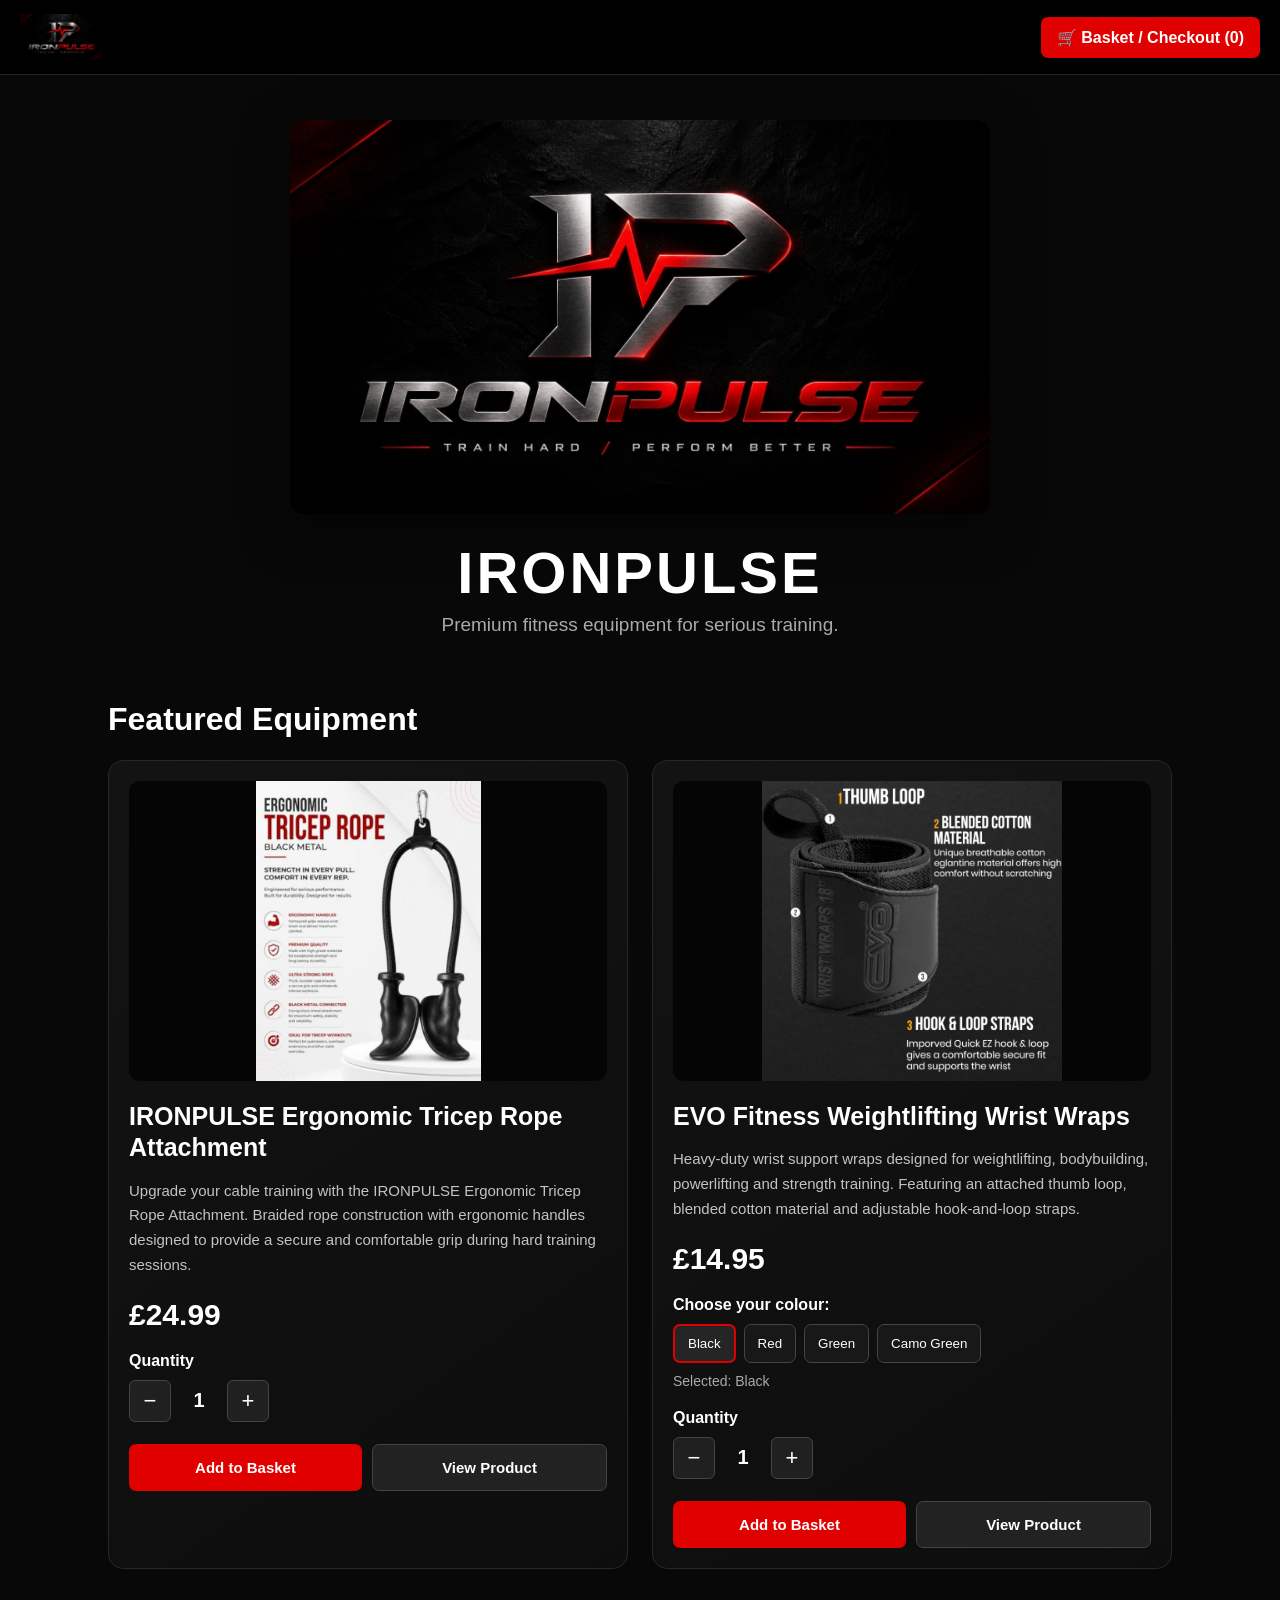
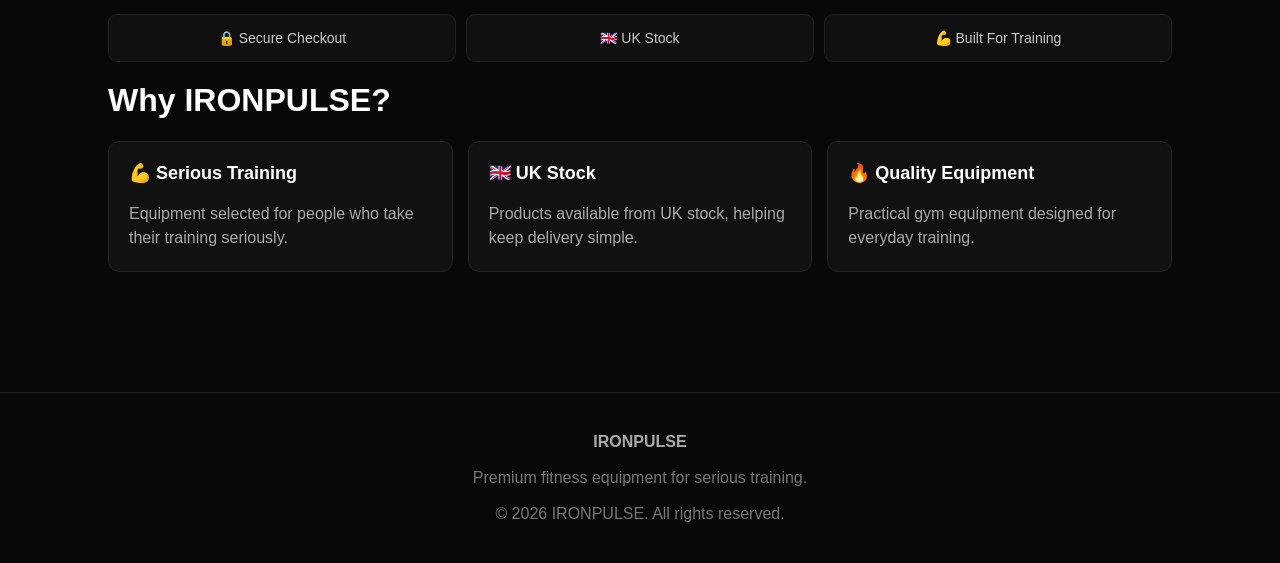
==== commit 7a99d3c1: "Refactor index.html for styling and content updates Updated various elements in index.html for impro" ====
--- a/index.html
+++ b/index.html
@@ -1,29 +1,43 @@
 <!DOCTYPE html>
 <html lang="en">
 <head>
-
 <meta charset="UTF-8">
 <meta name="viewport" content="width=device-width, initial-scale=1.0">
 
-<title>IRONPULSE | Fitness Equipment</title>
+<title>IRONPULSE | Premium Fitness Equipment</title>
+
+<meta name="description"
+content="IRONPULSE — premium gym accessories and fitness equipment for serious training.">
 
 <style>
 
 * {
   box-sizing: border-box;
+}
+
+html {
+  scroll-behavior: smooth;
 }
 
 body {
   margin: 0;
   background: #080808;
   color: #fff;
-  font-family: Arial, sans-serif;
-}
+  font-family: Arial, Helvetica, sans-serif;
+}
+
+/* HEADER */
 
 header {
-  background: #000;
-  padding: 16px;
-  border-bottom: 1px solid #222;
+  position: sticky;
+  top: 0;
+  z-index: 1000;
+
+  background: rgba(0,0,0,0.96);
+  border-bottom: 1px solid #252525;
+
+  padding: 14px 20px;
+
   display: flex;
   align-items: center;
   justify-content: space-between;
@@ -32,97 +46,255 @@
 .logo {
   width: 150px;
   max-width: 55%;
+  display: block;
 }
 
 .basket {
   background: #e00000;
   color: #fff;
+
   padding: 11px 16px;
+
   border-radius: 7px;
+
   text-decoration: none;
   font-weight: bold;
-}
+
+  transition: 0.2s;
+}
+
+.basket:hover {
+  background: #b80000;
+  transform: translateY(-1px);
+}
+
+/* MAIN */
 
 .container {
-  max-width: 1000px;
+  width: 100%;
+  max-width: 1100px;
+
   margin: auto;
-  padding: 25px 18px 60px;
-}
+
+  padding: 25px 18px 70px;
+}
+
+/* HERO */
 
 .hero {
   text-align: center;
-  padding: 10px 0 35px;
+  padding: 20px 0 45px;
 }
 
 .hero img {
   width: 100%;
-  max-width: 650px;
-  border-radius: 12px;
+  max-width: 700px;
+
+  border-radius: 14px;
+
+  display: block;
+  margin: auto;
+
+  box-shadow: 0 15px 50px rgba(0,0,0,0.5);
 }
 
 .hero h1 {
-  font-size: 42px;
-  margin: 20px 0 8px;
+  font-size: clamp(36px, 7vw, 58px);
+
+  margin: 25px 0 8px;
+
+  letter-spacing: 3px;
 }
 
 .hero p {
-  color: #bbb;
-  font-size: 18px;
-}
+  color: #aaa;
+  font-size: 19px;
+  margin: 0;
+}
+
+/* SECTION TITLES */
+
+.section-title {
+  font-size: 32px;
+  margin: 20px 0 22px;
+}
+
+/* PRODUCTS */
 
 .products {
   display: grid;
   grid-template-columns: repeat(2, 1fr);
-  gap: 22px;
+  gap: 24px;
 }
 
 .product {
-  background: #111;
-  border: 1px solid #242424;
-  border-radius: 14px;
+  background: linear-gradient(145deg, #131313, #0d0d0d);
+
+  border: 1px solid #282828;
+
+  border-radius: 15px;
+
   padding: 20px;
+
+  transition: transform 0.2s, border-color 0.2s;
+}
+
+.product:hover {
+  transform: translateY(-3px);
+  border-color: #444;
 }
 
 .product-image {
   width: 100%;
   height: 300px;
+
   object-fit: contain;
-  background: #080808;
-  border-radius: 10px;
+
+  background: #050505;
+
+  border-radius: 11px;
+
+  display: block;
 }
 
 .product h2 {
   font-size: 25px;
-  margin: 18px 0 10px;
+  line-height: 1.25;
+
+  margin: 20px 0 10px;
 }
 
 .description {
-  color: #ccc;
-  line-height: 1.6;
+  color: #c3c3c3;
+  line-height: 1.65;
+  font-size: 15px;
 }
 
 .price {
-  font-size: 28px;
+  font-size: 30px;
   font-weight: bold;
-  margin: 18px 0;
-}
+
+  margin: 20px 0;
+
+  color: #fff;
+}
+
+/* OPTIONS */
+
+.quantity-area {
+  margin-top: 20px;
+}
+
+.quantity-area strong,
+.colours strong {
+  display: block;
+  margin-bottom: 10px;
+}
+
+.quantity {
+  display: flex;
+  align-items: center;
+  gap: 12px;
+}
+
+.quantity button {
+  width: 42px;
+  height: 42px;
+
+  background: #202020;
+  color: white;
+
+  border: 1px solid #444;
+  border-radius: 6px;
+
+  font-size: 22px;
+
+  cursor: pointer;
+
+  transition: 0.2s;
+}
+
+.quantity button:hover {
+  background: #333;
+}
+
+.quantity span {
+  min-width: 32px;
+
+  text-align: center;
+
+  font-size: 20px;
+  font-weight: bold;
+}
+
+/* COLOURS */
+
+.colours {
+  margin-top: 20px;
+}
+
+.colour-buttons {
+  display: flex;
+  flex-wrap: wrap;
+  gap: 8px;
+}
+
+.colour-button {
+  background: #181818;
+  color: white;
+
+  border: 1px solid #444;
+
+  padding: 10px 13px;
+
+  border-radius: 7px;
+
+  cursor: pointer;
+
+  transition: 0.2s;
+}
+
+.colour-button:hover {
+  background: #262626;
+}
+
+.colour-button.active {
+  border: 2px solid #e00000;
+  background: #252525;
+}
+
+.selected-colour {
+  color: #aaa;
+  font-size: 14px;
+  margin-top: 10px;
+}
+
+/* BUTTONS */
 
 .button-row {
   display: flex;
   gap: 10px;
-  margin-top: 20px;
+
+  margin-top: 22px;
 }
 
 .add-button,
 .checkout-button {
   flex: 1;
+
   padding: 14px 10px;
+
   border-radius: 7px;
+
   font-size: 15px;
   font-weight: bold;
+
   cursor: pointer;
+
   text-align: center;
   text-decoration: none;
+
+  transition: 0.2s;
 }
 
 .add-button {
@@ -132,12 +304,13 @@
 }
 
 .add-button:hover {
-  background: #b00000;
+  background: #b80000;
 }
 
 .checkout-button {
   background: #222;
   color: white;
+
   border: 1px solid #444;
 }
 
@@ -145,112 +318,112 @@
   background: #333;
 }
 
+/* MESSAGE */
+
 .message {
   display: none;
+
   text-align: center;
-  margin-top: 12px;
-  color: #6cff6c;
+
+  margin-top: 13px;
+
+  color: #62ff62;
+
   font-weight: bold;
 }
 
-.quantity-area {
-  margin-top: 20px;
-}
-
-.quantity {
-  display: flex;
-  align-items: center;
-  gap: 12px;
-  margin-top: 10px;
-}
-
-.quantity button {
-  width: 42px;
-  height: 42px;
-  background: #222;
-  color: white;
-  border: 1px solid #444;
-  border-radius: 6px;
-  font-size: 22px;
-  cursor: pointer;
-}
-
-.quantity span {
-  min-width: 30px;
-  text-align: center;
-  font-size: 20px;
-  font-weight: bold;
-}
-
-.colours {
-  margin-top: 20px;
-}
-
-.colours strong {
-  display: block;
-  margin-bottom: 10px;
-}
-
-.colour-buttons {
-  display: flex;
-  flex-wrap: wrap;
-  gap: 8px;
-}
-
-.colour-button {
-  background: #181818;
-  color: white;
-  border: 1px solid #444;
-  padding: 10px 13px;
-  border-radius: 7px;
-  cursor: pointer;
-}
-
-.colour-button.active {
-  border: 2px solid #e00000;
-  background: #252525;
-}
-
-.section-title {
-  font-size: 30px;
-  margin-top: 55px;
-  margin-bottom: 18px;
-}
+/* FEATURES */
 
 .features {
   display: grid;
+
   grid-template-columns: repeat(3, 1fr);
+
   gap: 15px;
 }
 
 .feature {
   background: #111;
-  padding: 18px;
-  border-radius: 10px;
-  border: 1px solid #222;
+
+  padding: 20px;
+
+  border-radius: 11px;
+
+  border: 1px solid #252525;
 }
 
 .feature h3 {
   margin-top: 0;
+  font-size: 18px;
 }
 
 .feature p {
   color: #aaa;
-  line-height: 1.5;
-}
+  line-height: 1.55;
+  margin-bottom: 0;
+}
+
+/* TRUST BAR */
+
+.trust-bar {
+  display: grid;
+
+  grid-template-columns: repeat(3, 1fr);
+
+  gap: 10px;
+
+  margin: 45px 0 10px;
+
+  text-align: center;
+}
+
+.trust-item {
+  background: #101010;
+
+  border: 1px solid #222;
+
+  border-radius: 9px;
+
+  padding: 15px;
+
+  color: #ccc;
+
+  font-size: 14px;
+}
+
+/* FOOTER */
 
 footer {
   text-align: center;
+
   padding: 40px 20px;
+
   border-top: 1px solid #222;
+
   color: #777;
+
   margin-top: 50px;
 }
 
+footer strong {
+  color: #aaa;
+}
+
+/* MOBILE */
+
 @media (max-width: 700px) {
 
-  .hero h1 {
-    font-size: 34px;
+  header {
+    padding: 12px;
+  }
+
+  .logo {
+    width: 125px;
+  }
+
+  .basket {
+    padding: 9px 11px;
+    font-size: 13px;
   }
 
   .products {
@@ -261,6 +434,10 @@
     grid-template-columns: 1fr;
   }
 
+  .trust-bar {
+    grid-template-columns: 1fr;
+  }
+
   .button-row {
     flex-direction: column;
   }
@@ -272,42 +449,41 @@
 }
 
 </style>
-
 </head>
 
+
 <body>
 
+
+<!-- HEADER -->
+
 <header>
 
 <a href="index.html">
-
 <img
 class="logo"
 src="assets/ironpulse-brand.jpg"
 alt="IRONPULSE">
-
 </a>
 
-<a
-href="checkout.html"
-class="basket">
-
+<a href="checkout.html" class="basket">
 🛒 Basket / Checkout
 (<span id="basketCount">0</span>)
-
 </a>
 
 </header>
 
 
-<div class="container">
-
+<main class="container">
+
+
+<!-- HERO -->
 
 <section class="hero">
 
 <img
 src="assets/ironpulse-brand.jpg"
-alt="IRONPULSE">
+alt="IRONPULSE Premium Fitness Equipment">
 
 <h1>IRONPULSE</h1>
 
@@ -320,6 +496,11 @@
 
 <!-- PRODUCTS -->
 
+<h2 class="section-title">
+Featured Equipment
+</h2>
+
+
 <div class="products">
 
 
@@ -330,20 +511,19 @@
 <img
 class="product-image"
 src="assets/product-features.jpg"
-alt="IRONPULSE Ergonomic Tricep Rope">
+alt="IRONPULSE Ergonomic Tricep Rope Attachment">
 
 <h2>
-Ergonomic Tricep Rope Attachment
+IRONPULSE Ergonomic Tricep Rope Attachment
 </h2>
 
 <p class="description">
-
 Upgrade your cable training with the
 IRONPULSE Ergonomic Tricep Rope Attachment.
 
 Braided rope construction with ergonomic
-handles designed for a secure and comfortable grip.
-
+handles designed to provide a secure and
+comfortable grip during hard training sessions.
 </p>
 
 <div class="price">
@@ -358,15 +538,15 @@
 <div class="quantity">
 
 <button
+type="button"
 onclick="changeQuantity('rope', -1)">
 −
 </button>
 
-<span id="ropeQuantity">
-1
-</span>
+<span id="ropeQuantity">1</span>
 
 <button
+type="button"
 onclick="changeQuantity('rope', 1)">
 +
 </button>
@@ -379,6 +559,7 @@
 <div class="button-row">
 
 <button
+type="button"
 class="add-button"
 onclick="addToBasket('rope')">
 
@@ -408,7 +589,7 @@
 </section>
 
 
-<!-- EVO WRAPS -->
+<!-- WRIST WRAPS -->
 
 <section class="product">
 
@@ -422,19 +603,20 @@
 </h2>
 
 <p class="description">
-
 Heavy-duty wrist support wraps designed for
-weightlifting, bodybuilding, powerlifting and strength training.
+weightlifting, bodybuilding, powerlifting and
+strength training.
 
 Featuring an attached thumb loop, blended cotton
 material and adjustable hook-and-loop straps.
-
 </p>
 
 <div class="price">
 £14.95
 </div>
 
+
+<!-- COLOURS -->
 
 <div class="colours">
 
@@ -445,50 +627,44 @@
 <div class="colour-buttons">
 
 <button
+type="button"
 class="colour-button active"
 onclick="selectColour('Black', this)">
-
 Black
-
 </button>
 
 <button
+type="button"
 class="colour-button"
 onclick="selectColour('Red', this)">
-
 Red
-
 </button>
 
 <button
+type="button"
 class="colour-button"
 onclick="selectColour('Green', this)">
-
 Green
-
 </button>
 
 <button
+type="button"
 class="colour-button"
 onclick="selectColour('Camo Green', this)">
-
 Camo Green
-
 </button>
 
 </div>
 
-<p
-id="selectedColour"
-style="color:#aaa;">
-
+<p id="selectedColour" class="selected-colour">
 Selected: Black
-
 </p>
 
 </div>
 
 
+<!-- QUANTITY -->
+
 <div class="quantity-area">
 
 <strong>Quantity</strong>
@@ -496,15 +672,15 @@
 <div class="quantity">
 
 <button
+type="button"
 onclick="changeQuantity('wraps', -1)">
 −
 </button>
 
-<span id="wrapQuantity">
-1
-</span>
+<span id="wrapQuantity">1</span>
 
 <button
+type="button"
 onclick="changeQuantity('wraps', 1)">
 +
 </button>
@@ -517,6 +693,7 @@
 <div class="button-row">
 
 <button
+type="button"
 class="add-button"
 onclick="addToBasket('wraps')">
 
@@ -548,20 +725,42 @@
 </div>
 
 
+<!-- TRUST -->
+
+<div class="trust-bar">
+
+<div class="trust-item">
+🔒 Secure Checkout
+</div>
+
+<div class="trust-item">
+🇬🇧 UK Stock
+</div>
+
+<div class="trust-item">
+💪 Built For Training
+</div>
+
+</div>
+
+
 <!-- WHY IRONPULSE -->
 
 <h2 class="section-title">
 Why IRONPULSE?
 </h2>
 
+
 <div class="features">
 
+
 <div class="feature">
 
 <h3>💪 Serious Training</h3>
 
 <p>
-Equipment selected for people who take their training seriously.
+Equipment selected for people who take
+their training seriously.
 </p>
 
 </div>
@@ -572,7 +771,8 @@
 <h3>🇬🇧 UK Stock</h3>
 
 <p>
-Products available from UK stock.
+Products available from UK stock,
+helping keep delivery simple.
 </p>
 
 </div>
@@ -583,24 +783,39 @@
 <h3>🔥 Quality Equipment</h3>
 
 <p>
-Practical gym equipment designed for everyday training.
+Practical gym equipment designed for
+everyday training.
 </p>
 
 </div>
 
-</div>
-
-</div>
+
+</div>
+
+
+</main>
 
 
 <footer>
 
-© 2026 IRONPULSE
+<strong>IRONPULSE</strong>
+
+<br><br>
+
+Premium fitness equipment for serious training.
+
+<br><br>
+
+© 2026 IRONPULSE. All rights reserved.
 
 </footer>
 
 
 <script>
+
+/* =========================================
+   IRONPULSE BASKET
+========================================= */
 
 let basket =
 JSON.parse(localStorage.getItem("ironpulseBasket")) || [];
@@ -615,9 +830,12 @@
 };
 
 
-let selectedColour =
-"Black";
-
+let selectedColour = "Black";
+
+
+/* =========================================
+   QUANTITY
+========================================= */
 
 function changeQuantity(product, amount) {
 
@@ -648,10 +866,13 @@
 }
 
 
+/* =========================================
+   COLOUR
+========================================= */
+
 function selectColour(colour, button) {
 
   selectedColour = colour;
-
 
   document.getElementById("selectedColour")
     .textContent = "Selected: " + colour;
@@ -671,6 +892,10 @@
 }
 
 
+/* =========================================
+   ADD TO BASKET
+========================================= */
+
 function addToBasket(product) {
 
   let item;
@@ -681,7 +906,7 @@
     item = {
 
       product:
-        "IRONPULSE Ergonomic Tricep Rope",
+        "IRONPULSE Ergonomic Tricep Rope Attachment",
 
       price: 24.99,
 
@@ -732,11 +957,16 @@
 }
 
 
+/* =========================================
+   MESSAGE
+========================================= */
+
 function showMessage(id) {
 
   const message =
     document.getElementById(id);
 
+
   message.style.display = "block";
 
 
@@ -749,6 +979,10 @@
 }
 
 
+/* =========================================
+   BASKET COUNT
+========================================= */
+
 function updateBasketCount() {
 
   let count = 0;
@@ -756,7 +990,7 @@
 
   basket.forEach(function(item) {
 
-    count += item.quantity;
+    count += Number(item.quantity);
 
   });
 
@@ -767,6 +1001,10 @@
 }
 
 
+/* =========================================
+   STARTUP
+========================================= */
+
 updateBasketCount();
 
 </script>
